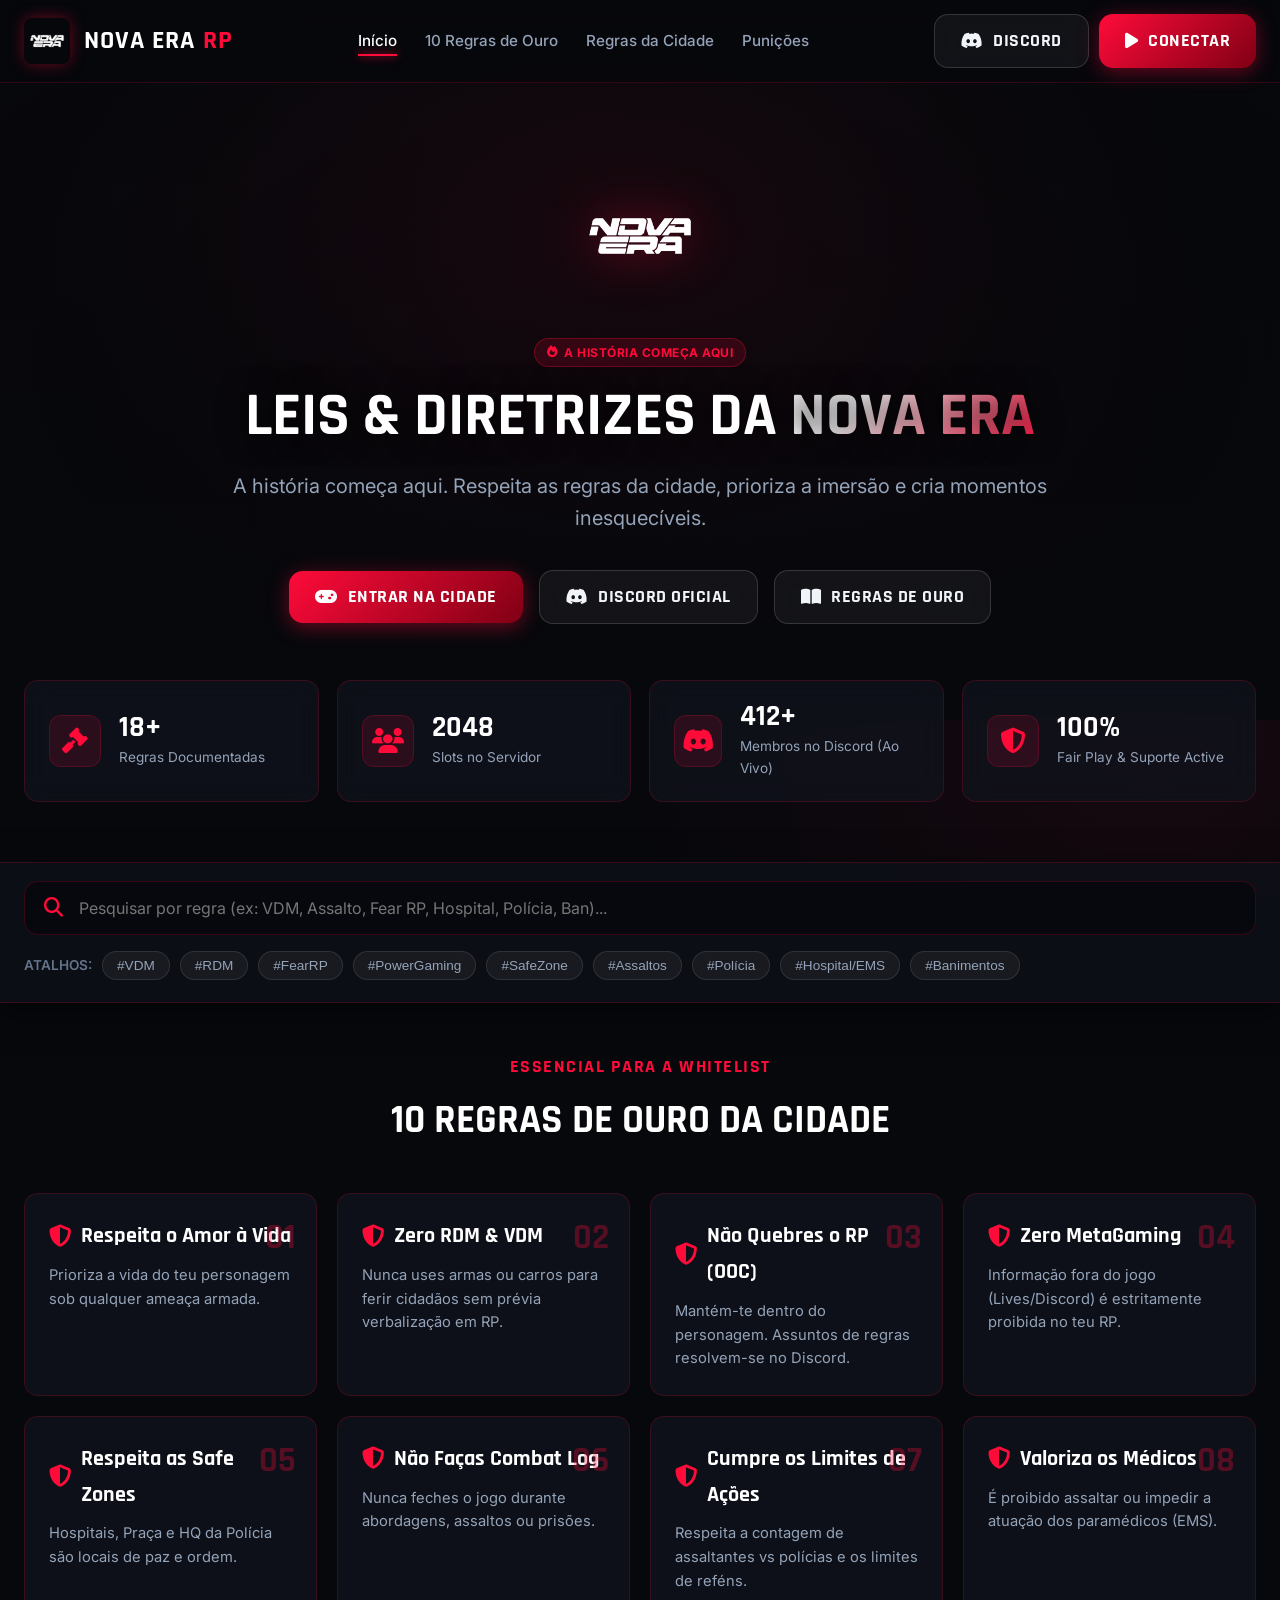
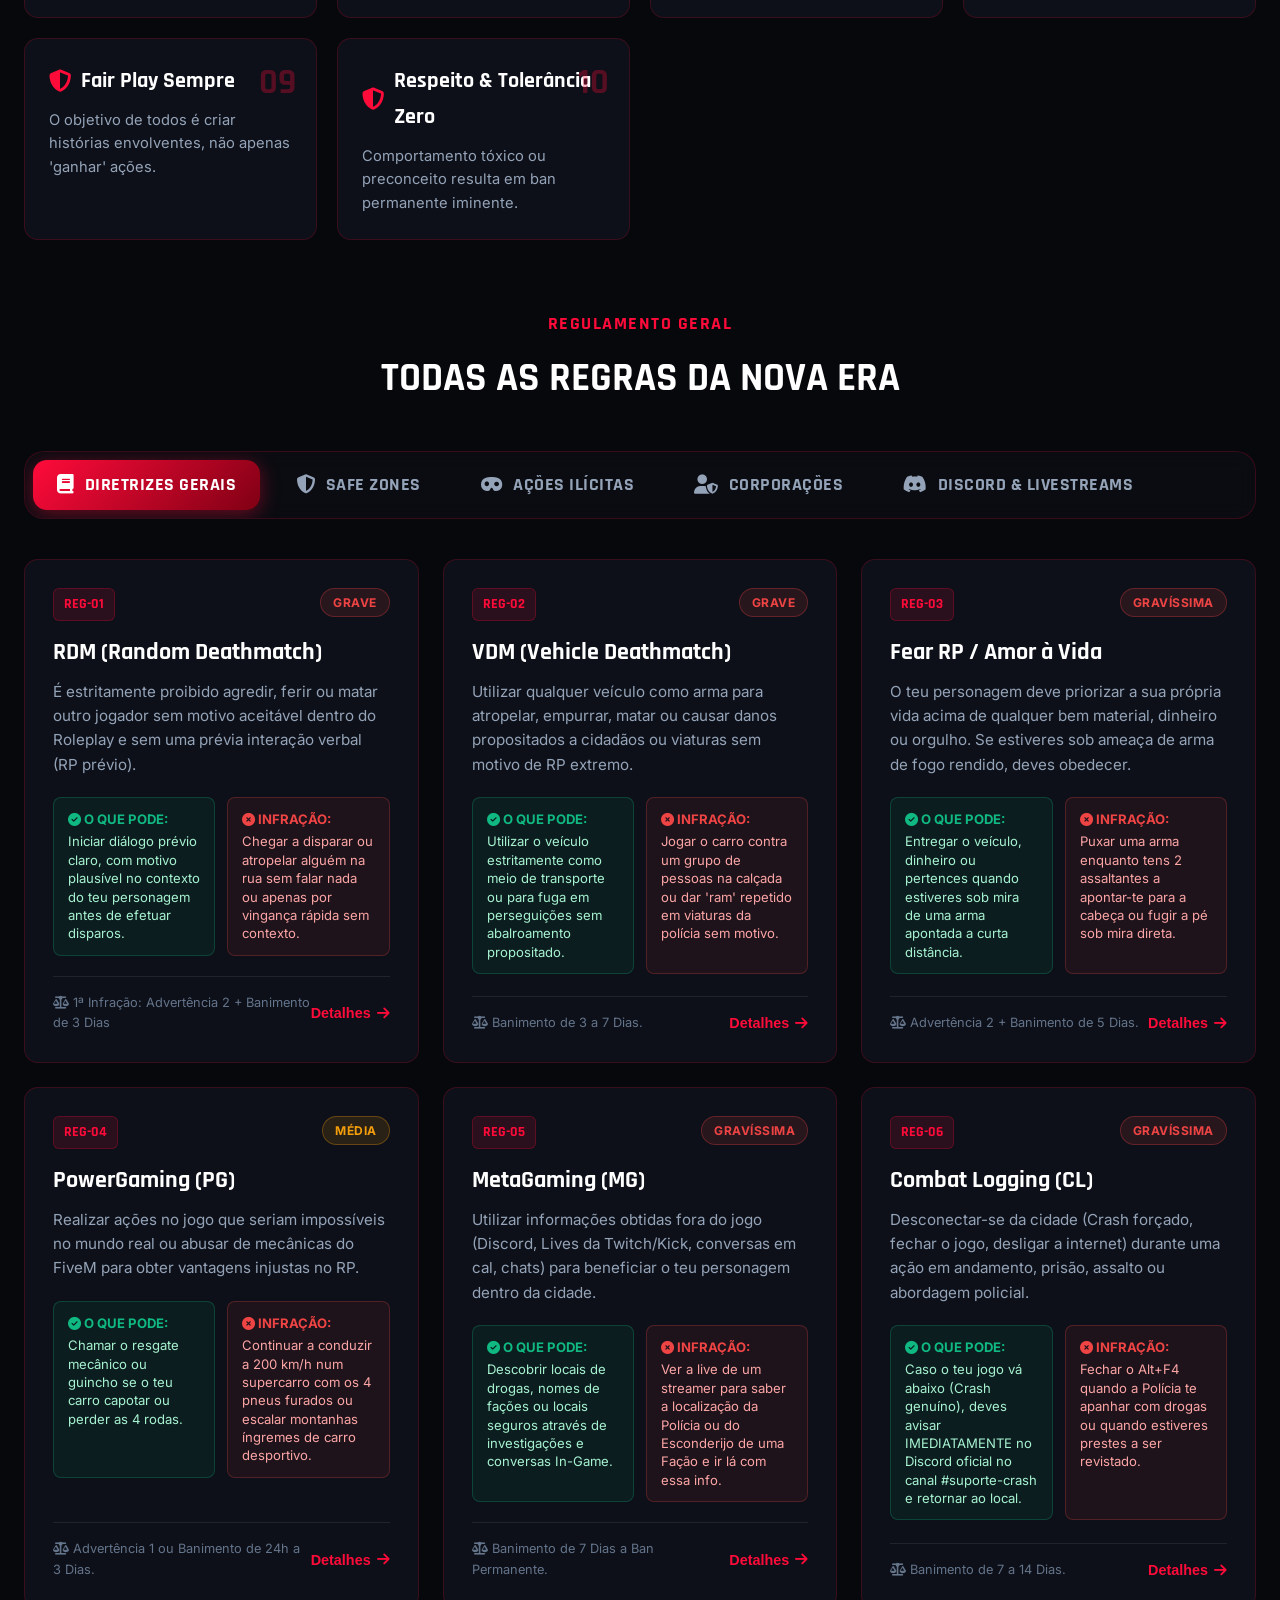
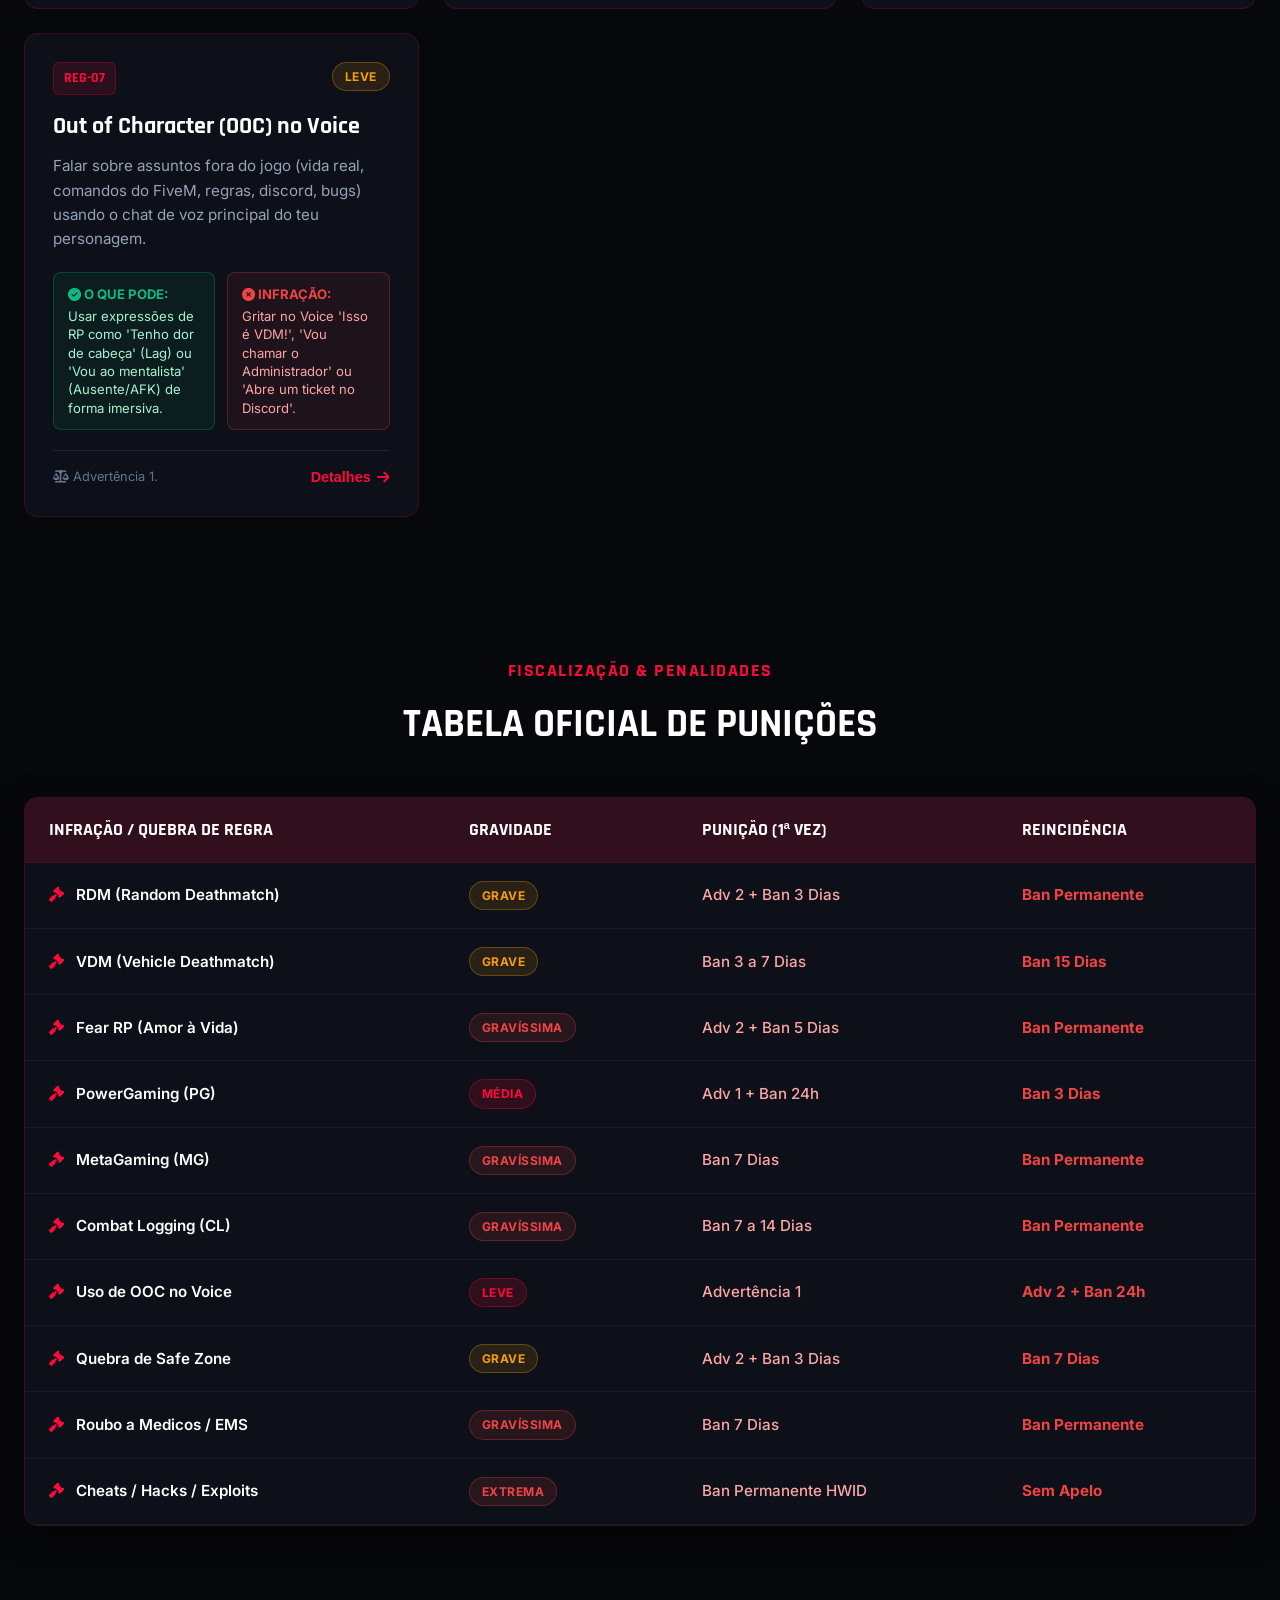
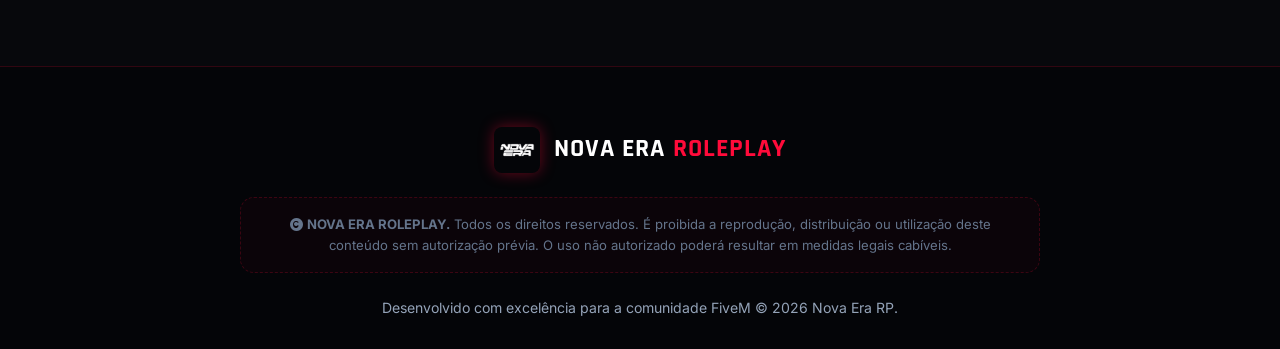
==== index.html @ a9b0d218 "Add files via upload" ====
<!DOCTYPE html>
<html lang="pt-PT">
<head>
  <meta charset="UTF-8">
  <meta name="viewport" content="width=device-width, initial-scale=1.0">
  <title>Regras da Cidade — Nova Era Roleplay | FiveM Official</title>
  <meta name="description" content="Guia oficial de regras e diretrizes do servidor FiveM Nova Era Roleplay. Consulta RDM, VDM, Fear RP, Safe Zones, regras de assaltos e tabela de punições.">
  <meta name="keywords" content="FiveM, Nova Era RP, Regras FiveM, Roleplay Portugal, Roleplay Brasil, Cidade Alta, Alemanha RP, Malta RP, VDM, RDM, Fear RP">
  <meta name="theme-color" content="#FF0B3A">

  <!-- Open Graph / Discord & Social Media Embed Preview -->
  <meta property="og:type" content="website">
  <meta property="og:title" content="Nova Era Roleplay — Regras da Cidade">
  <meta property="og:description" content="A história começa aqui. Consulta as regras oficiais da cidade, safe zones, punições e conecta-te ao servidor FiveM.">
  <meta property="og:image" content="https://golden-faloodeh-9cd76c.netlify.app/assets/hero-banner.png">
  <meta property="og:url" content="https://golden-faloodeh-9cd76c.netlify.app">
  <meta name="twitter:card" content="summary_large_image">

  <!-- Favicon / Logo -->
  <link rel="icon" type="image/png" href="[data-uri]">

  <!-- Font Awesome Icons -->
  <link rel="stylesheet" href="https://cdnjs.cloudflare.com/ajax/libs/font-awesome/6.4.0/css/all.min.css">

  <!-- Custom Stylesheet -->
  <link rel="stylesheet" href="styles.css">
</head>
<body>

  <!-- HEADER & NAVIGATION -->
  <header class="navbar">
    <div class="container navbar-inner">
      <a href="#" class="brand">
        <img src="[data-uri]" alt="Nova Era RP Logo" class="brand-logo">
        <div class="brand-title">NOVA ERA <span>RP</span></div>
      </a>


      <ul class="nav-menu">
        <li><a href="#hero" class="nav-link active">Início</a></li>
        <li><a href="#golden-rules" class="nav-link">10 Regras de Ouro</a></li>
        <li><a href="#rules-section" class="nav-link">Regras da Cidade</a></li>
        <li><a href="#punishments-section" class="nav-link">Punições</a></li>
      </ul>

      <div style="display: flex; gap: 10px;">
        <a href="https://discord.gg/Yvf8HJG3Hs" target="_blank" rel="noopener" class="btn btn-secondary" title="Abrir Discord Oficial">
          <i class="fab fa-discord"></i> Discord
        </a>
        <a href="fivem://connect/novaeragg.axebots.com.br" class="btn btn-primary" title="Conectar diretamente ao FiveM">
          <i class="fas fa-play"></i> Conectar
        </a>
      </div>
    </div>
  </header>

  <!-- HERO SECTION -->
  <section class="hero" id="hero">
    <div class="hero-bg"></div>
    <div class="hero-overlay"></div>

    <div class="container hero-content">
      <img src="[data-uri]" alt="Nova Era RP Emblem" class="hero-logo-img">
      <div class="hero-tag">
        <span class="badge badge-primary"><i class="fas fa-fire"></i> A HISTÓRIA COMEÇA AQUI</span>
      </div>
      <h1 class="hero-title">LEIS & DIRETRIZES DA <span>NOVA ERA</span></h1>
      <p class="hero-subtitle">
        A história começa aqui. Respeita as regras da cidade, prioriza a imersão e cria momentos inesquecíveis.
      </p>

      <div class="hero-actions">
        <a href="fivem://connect/novaeragg.axebots.com.br" class="btn btn-primary">
          <i class="fas fa-gamepad"></i> ENTRAR NA CIDADE
        </a>
        <a href="https://discord.gg/Yvf8HJG3Hs" target="_blank" rel="noopener" class="btn btn-secondary">
          <i class="fab fa-discord"></i> DISCORD OFICIAL
        </a>
        <a href="#golden-rules" class="btn btn-secondary">
          <i class="fas fa-book-open"></i> REGRAS DE OURO
        </a>
      </div>
    </div>
  </section>

  <!-- QUICK STATS BAR -->
  <section class="stats-bar">
    <div class="container">
      <div class="stats-grid">
        <div class="stat-card">
          <div class="stat-icon"><i class="fas fa-gavel"></i></div>
          <div class="stat-info">
            <h3>18+</h3>
            <p>Regras Documentadas</p>
          </div>
        </div>

        <div class="stat-card">
          <div class="stat-icon"><i class="fas fa-users"></i></div>
          <div class="stat-info">
            <h3>2048</h3>
            <p>Slots no Servidor</p>
          </div>
        </div>

        <div class="stat-card">
          <div class="stat-icon"><i class="fab fa-discord"></i></div>
          <div class="stat-info">
            <h3 id="discord-member-count">--</h3>
            <p>Membros no Discord (Ao Vivo)</p>
          </div>
        </div>

        <div class="stat-card">
          <div class="stat-icon"><i class="fas fa-shield-alt"></i></div>
          <div class="stat-info">
            <h3>100%</h3>
            <p>Fair Play & Suporte Active</p>
          </div>
        </div>
      </div>
    </div>
  </section>

  <!-- STICKY SEARCH & FILTER TOOLBAR -->
  <div class="search-toolbar">
    <div class="container search-toolbar-inner">
      <div class="search-box-wrapper">
        <i class="fas fa-search search-icon"></i>
        <input type="text" id="search-input" class="search-input" placeholder="Pesquisar por regra (ex: VDM, Assalto, Fear RP, Hospital, Polícia, Ban)...">
        <button id="search-clear" class="search-clear"><i class="fas fa-times"></i></button>
      </div>

      <div class="tag-pills">
        <span style="font-size: 0.85rem; color: var(--text-dim); font-weight: 600; text-transform: uppercase;">Atalhos:</span>
        <button class="tag-pill" data-tag="VDM">#VDM</button>
        <button class="tag-pill" data-tag="RDM">#RDM</button>
        <button class="tag-pill" data-tag="Fear RP">#FearRP</button>
        <button class="tag-pill" data-tag="PowerGaming">#PowerGaming</button>
        <button class="tag-pill" data-tag="SafeZone">#SafeZone</button>
        <button class="tag-pill" data-tag="Assalto">#Assaltos</button>
        <button class="tag-pill" data-tag="Polícia">#Polícia</button>
        <button class="tag-pill" data-tag="Hospital">#Hospital/EMS</button>
        <button class="tag-pill" data-tag="Ban">#Banimentos</button>
      </div>
    </div>
  </div>

  <main class="container">

    <!-- 10 REGRAS DE OURO SECTION -->
    <section id="golden-rules" style="scroll-margin-top: 140px;">
      <div class="section-header">
        <div class="section-subtitle">Essencial para a Whitelist</div>
        <h2 class="section-title">10 REGRAS DE OURO DA CIDADE</h2>
      </div>

      <div class="golden-rules-grid" id="golden-rules-container">
        <!-- Rendered dynamically by script.js -->
      </div>
    </section>

    <!-- REGRAS CATEGORIZADAS SECTION -->
    <section id="rules-section" style="scroll-margin-top: 140px;">
      <div class="section-header">
        <div class="section-subtitle">Regulamento Geral</div>
        <h2 class="section-title">TODAS AS REGRAS DA NOVA ERA</h2>
      </div>

      <!-- Category Tabs -->
      <div class="tabs-wrapper">
        <div class="category-tabs">
          <button class="tab-btn active" data-category="gerais">
            <i class="fas fa-book"></i> Diretrizes Gerais
          </button>
          <button class="tab-btn" data-category="safezones">
            <i class="fas fa-shield-alt"></i> Safe Zones
          </button>
          <button class="tab-btn" data-category="ilicito">
            <i class="fas fa-mask"></i> Ações Ilícitas
          </button>
          <button class="tab-btn" data-category="corporacoes">
            <i class="fas fa-user-shield"></i> Corporações
          </button>
          <button class="tab-btn" data-category="discord">
            <i class="fab fa-discord"></i> Discord & Livestreams
          </button>
        </div>
      </div>

      <!-- Rules Cards Grid -->
      <div class="rules-container">
        <div class="rules-grid" id="rules-grid">
          <!-- Rendered dynamically by script.js -->
        </div>
      </div>
    </section>

    <!-- TABELA DE PUNIÇÕES SECTION -->
    <section id="punishments-section" class="punishments-section" style="scroll-margin-top: 140px;">
      <div class="section-header">
        <div class="section-subtitle">Fiscalização & Penalidades</div>
        <h2 class="section-title">TABELA OFICIAL DE PUNIÇÕES</h2>
      </div>

      <div class="table-wrapper">
        <table class="custom-table">
          <thead>
            <tr>
              <th>Infração / Quebra de Regra</th>
              <th>Gravidade</th>
              <th>Punição (1ª Vez)</th>
              <th>Reincidência</th>
            </tr>
          </thead>
          <tbody id="punishments-tbody">
            <!-- Rendered dynamically by script.js -->
          </tbody>
        </table>
      </div>
    </section>


  </main>

  <!-- MODAL FOR DETAILED RULE VIEW -->
  <div class="modal-overlay" id="modal-overlay">
    <div class="modal-card">
      <button class="modal-close" id="modal-close"><i class="fas fa-times"></i></button>
      <h3 style="font-family: var(--font-heading); font-size: 1.8rem; color: #FFF;" id="modal-title">Título da Regra</h3>
      <div class="modal-body" id="modal-body">
        <!-- Loaded dynamically -->
      </div>
    </div>
  </div>

  <!-- FOOTER -->
  <footer>
    <div class="container footer-inner">
      <a href="#" class="brand">
        <img src="[data-uri]" alt="Nova Era Logo" class="brand-logo">
        <div class="brand-title">NOVA ERA <span>ROLEPLAY</span></div>
      </a>

      <div class="footer-disclaimer">
        <i class="fas fa-copyright"></i> <strong>NOVA ERA ROLEPLAY.</strong> Todos os direitos reservados. É proibida a reprodução, distribuição ou utilização deste conteúdo sem autorização prévia. O uso não autorizado poderá resultar em medidas legais cabíveis.
      </div>

      <div class="footer-copy">
        Desenvolvido com excelência para a comunidade FiveM &copy; 2026 Nova Era RP.
      </div>
    </div>
  </footer>

  <!-- Scripts -->
  <script src="script.js"></script>
</body>
</html>
---- styles.css ----
@import url('https://fonts.googleapis.com/css2?family=Inter:wght@300;400;500;600;700;800&family=Rajdhani:wght@500;600;700&display=swap');

:root {
  --primary: #FF0B3A;
  --primary-hover: #E00030;
  --primary-glow: rgba(255, 11, 58, 0.4);
  --primary-glow-subtle: rgba(255, 11, 58, 0.15);
  --primary-dark: #800014;
  --bg-dark: #07080C;
  --bg-surface: #0E1017;
  --bg-card: rgba(16, 19, 28, 0.75);
  --bg-card-hover: rgba(24, 28, 42, 0.85);
  --border-color: rgba(255, 11, 58, 0.18);
  --border-hover: rgba(255, 11, 58, 0.45);
  --text-main: #F1F5F9;
  --text-muted: #94A3B8;
  --text-dim: #64748B;
  --success: #10B981;
  --success-bg: rgba(16, 185, 129, 0.12);
  --warning: #F59E0B;
  --warning-bg: rgba(245, 158, 11, 0.12);
  --danger: #EF4444;
  --danger-bg: rgba(239, 68, 68, 0.12);
  --radius-sm: 8px;
  --radius-md: 14px;
  --radius-lg: 20px;
  --font-heading: 'Rajdhani', sans-serif;
  --font-body: 'Inter', sans-serif;
  --transition: all 0.3s cubic-bezier(0.4, 0, 0.2, 1);
}

* {
  margin: 0;
  padding: 0;
  box-sizing: border-box;
  scroll-behavior: smooth;
}

body {
  background-color: var(--bg-dark);
  color: var(--text-main);
  font-family: var(--font-body);
  line-height: 1.6;
  overflow-x: hidden;
  background-image: 
    radial-gradient(circle at 10% 20%, rgba(255, 11, 58, 0.08) 0%, transparent 40%),
    radial-gradient(circle at 90% 80%, rgba(255, 11, 58, 0.06) 0%, transparent 40%);
  background-attachment: fixed;
}

/* Custom Scrollbar */
::-webkit-scrollbar {
  width: 8px;
}
::-webkit-scrollbar-track {
  background: var(--bg-dark);
}
::-webkit-scrollbar-thumb {
  background: var(--primary-dark);
  border-radius: 4px;
}
::-webkit-scrollbar-thumb:hover {
  background: var(--primary);
}

/* Utilities */
.container {
  max-width: 1320px;
  margin: 0 auto;
  padding: 0 24px;
}

.badge {
  display: inline-flex;
  align-items: center;
  gap: 6px;
  padding: 4px 12px;
  border-radius: 20px;
  font-size: 0.75rem;
  font-weight: 700;
  text-transform: uppercase;
  letter-spacing: 0.5px;
}

.badge-primary {
  background: rgba(255, 11, 58, 0.15);
  color: var(--primary);
  border: 1px solid rgba(255, 11, 58, 0.3);
}

.badge-success {
  background: var(--success-bg);
  color: var(--success);
  border: 1px solid rgba(16, 185, 129, 0.3);
}

.badge-warning {
  background: var(--warning-bg);
  color: var(--warning);
  border: 1px solid rgba(245, 158, 11, 0.3);
}

.badge-danger {
  background: var(--danger-bg);
  color: var(--danger);
  border: 1px solid rgba(239, 68, 68, 0.3);
}

.btn {
  display: inline-flex;
  align-items: center;
  justify-content: center;
  gap: 10px;
  padding: 12px 26px;
  border-radius: var(--radius-md);
  font-family: var(--font-heading);
  font-size: 1.1rem;
  font-weight: 700;
  text-transform: uppercase;
  letter-spacing: 0.5px;
  cursor: pointer;
  transition: var(--transition);
  border: none;
  text-decoration: none;
}

.btn-primary {
  background: linear-gradient(135deg, var(--primary) 0%, var(--primary-dark) 100%);
  color: #FFF;
  box-shadow: 0 4px 20px var(--primary-glow);
  position: relative;
  overflow: hidden;
}

.btn-primary::before {
  content: '';
  position: absolute;
  top: 0; left: -100%;
  width: 100%; height: 100%;
  background: linear-gradient(90deg, transparent, rgba(255, 255, 255, 0.25), transparent);
  transition: 0.5s;
}

.btn-primary:hover::before {
  left: 100%;
}

.btn-primary:hover {
  transform: translateY(-2px);
  box-shadow: 0 8px 30px rgba(255, 11, 58, 0.6);
}

.btn-secondary {
  background: rgba(255, 255, 255, 0.05);
  color: var(--text-main);
  border: 1px solid rgba(255, 255, 255, 0.15);
  backdrop-filter: blur(10px);
}

.btn-secondary:hover {
  background: rgba(255, 11, 58, 0.15);
  border-color: var(--primary);
  color: #FFF;
  transform: translateY(-2px);
}

/* Header & Navbar */
.navbar {
  position: fixed;
  top: 0;
  left: 0;
  width: 100%;
  z-index: 1000;
  background: rgba(7, 8, 12, 0.85);
  backdrop-filter: blur(16px);
  border-bottom: 1px solid var(--border-color);
  padding: 14px 0;
  transition: var(--transition);
}

.navbar-inner {
  display: flex;
  align-items: center;
  justify-content: space-between;
}

.brand {
  display: flex;
  align-items: center;
  gap: 14px;
  text-decoration: none;
}

.brand-logo {
  height: 46px;
  width: 46px;
  object-fit: contain;
  border-radius: 8px;
  box-shadow: 0 0 15px var(--primary-glow);
}

.brand-title {
  font-family: var(--font-heading);
  font-size: 1.6rem;
  font-weight: 700;
  color: #FFF;
  letter-spacing: 1px;
  display: flex;
  align-items: center;
  gap: 8px;
}

.brand-title span {
  color: var(--primary);
}

.status-pill {
  display: flex;
  align-items: center;
  gap: 8px;
  padding: 6px 14px;
  background: rgba(16, 185, 129, 0.1);
  border: 1px solid rgba(16, 185, 129, 0.3);
  border-radius: 20px;
  font-size: 0.85rem;
  font-weight: 600;
  color: var(--success);
}

.status-dot {
  width: 8px;
  height: 8px;
  background-color: var(--success);
  border-radius: 50%;
  box-shadow: 0 0 10px var(--success);
  animation: pulse 2s infinite;
}

@keyframes pulse {
  0% { opacity: 1; transform: scale(1); }
  50% { opacity: 0.4; transform: scale(1.2); }
  100% { opacity: 1; transform: scale(1); }
}

.nav-menu {
  display: flex;
  align-items: center;
  gap: 28px;
  list-style: none;
}

.nav-link {
  color: var(--text-muted);
  text-decoration: none;
  font-weight: 500;
  font-size: 0.95rem;
  transition: var(--transition);
  position: relative;
}

.nav-link:hover, .nav-link.active {
  color: #FFF;
}

.nav-link.active::after {
  content: '';
  position: absolute;
  bottom: -6px;
  left: 0;
  width: 100%;
  height: 2px;
  background: var(--primary);
  box-shadow: 0 0 8px var(--primary);
}

/* Hero Section */
.hero {
  position: relative;
  padding: 160px 0 90px;
  min-height: 80vh;
  display: flex;
  align-items: center;
  overflow: hidden;
}

.hero-bg {
  position: absolute;
  top: 0;
  left: 0;
  width: 100%;
  height: 100%;
  background: url('assets/hero-banner.png') no-repeat center top / cover, radial-gradient(circle at 50% 30%, rgba(255, 11, 58, 0.3) 0%, #07080C 75%);
  opacity: 0.45;
  filter: contrast(1.1) saturate(1.2);
  z-index: 1;
}

.hero-overlay {
  position: absolute;
  top: 0;
  left: 0;
  width: 100%;
  height: 100%;
  background: linear-gradient(180deg, rgba(7, 8, 12, 0.4) 0%, rgba(7, 8, 12, 0.9) 80%, var(--bg-dark) 100%),
              radial-gradient(ellipse at center, transparent 20%, var(--bg-dark) 90%);
  z-index: 2;
}

.hero-content {
  position: relative;
  z-index: 3;
  text-align: center;
  max-width: 900px;
  margin: 0 auto;
}

.hero-logo-img {
  width: 140px;
  height: 140px;
  object-fit: contain;
  margin-bottom: 24px;
  filter: drop-shadow(0 0 25px var(--primary-glow));
  animation: float 4s ease-in-out infinite;
}

@keyframes float {
  0%, 100% { transform: translateY(0); }
  50% { transform: translateY(-10px); }
}

.hero-tag {
  margin-bottom: 16px;
}

.hero-title {
  font-family: var(--font-heading);
  font-size: 3.8rem;
  font-weight: 800;
  text-transform: uppercase;
  line-height: 1.1;
  color: #FFF;
  margin-bottom: 20px;
  text-shadow: 0 0 30px rgba(0,0,0,0.8);
}

.hero-title span {
  background: linear-gradient(135deg, #FFF 30%, var(--primary) 100%);
  -webkit-background-clip: text;
  -webkit-text-fill-color: transparent;
}

.hero-subtitle {
  font-size: 1.25rem;
  color: var(--text-muted);
  margin-bottom: 36px;
  font-weight: 400;
}

.hero-actions {
  display: flex;
  align-items: center;
  justify-content: center;
  gap: 16px;
  flex-wrap: wrap;
}

/* Quick Stats Section */
.stats-bar {
  position: relative;
  z-index: 4;
  margin-top: -40px;
  margin-bottom: 60px;
}

.stats-grid {
  display: grid;
  grid-template-columns: repeat(auto-fit, minmax(220px, 1fr));
  gap: 18px;
}

.stat-card {
  background: var(--bg-card);
  border: 1px solid var(--border-color);
  backdrop-filter: blur(12px);
  border-radius: var(--radius-md);
  padding: 22px 24px;
  display: flex;
  align-items: center;
  gap: 18px;
  transition: var(--transition);
}

.stat-card:hover {
  border-color: var(--border-hover);
  transform: translateY(-4px);
  box-shadow: 0 10px 30px rgba(0, 0, 0, 0.4);
}

.stat-icon {
  width: 52px;
  height: 52px;
  border-radius: 12px;
  background: rgba(255, 11, 58, 0.12);
  color: var(--primary);
  display: flex;
  align-items: center;
  justify-content: center;
  font-size: 1.6rem;
  border: 1px solid rgba(255, 11, 58, 0.2);
}

.stat-info h3 {
  font-family: var(--font-heading);
  font-size: 1.8rem;
  font-weight: 700;
  color: #FFF;
  line-height: 1;
}

.stat-info p {
  font-size: 0.85rem;
  color: var(--text-muted);
  margin-top: 4px;
}

/* Sticky Search & Filter Toolbar */
.search-toolbar {
  position: sticky;
  top: 76px;
  z-index: 900;
  background: rgba(14, 16, 23, 0.92);
  backdrop-filter: blur(16px);
  border-top: 1px solid var(--border-color);
  border-bottom: 1px solid var(--border-color);
  padding: 18px 0;
  margin-bottom: 50px;
  box-shadow: 0 10px 30px rgba(0, 0, 0, 0.5);
}

.search-toolbar-inner {
  display: flex;
  flex-direction: column;
  gap: 16px;
}

.search-box-wrapper {
  position: relative;
  width: 100%;
}

.search-icon {
  position: absolute;
  left: 20px;
  top: 50%;
  transform: translateY(-50%);
  color: var(--primary);
  font-size: 1.2rem;
}

.search-input {
  width: 100%;
  padding: 16px 50px 16px 54px;
  background: rgba(7, 8, 12, 0.8);
  border: 1.5px solid var(--border-color);
  border-radius: var(--radius-md);
  color: #FFF;
  font-size: 1rem;
  font-family: var(--font-body);
  transition: var(--transition);
}

.search-input:focus {
  outline: none;
  border-color: var(--primary);
  box-shadow: 0 0 20px var(--primary-glow);
  background: rgba(12, 14, 20, 0.95);
}

.search-clear {
  position: absolute;
  right: 18px;
  top: 50%;
  transform: translateY(-50%);
  background: none;
  border: none;
  color: var(--text-muted);
  cursor: pointer;
  font-size: 1.1rem;
  display: none;
  transition: var(--transition);
}

.search-clear:hover {
  color: var(--primary);
}

.tag-pills {
  display: flex;
  align-items: center;
  gap: 10px;
  overflow-x: auto;
  padding-bottom: 4px;
  scrollbar-width: none;
}

.tag-pills::-webkit-scrollbar {
  display: none;
}

.tag-pill {
  padding: 6px 14px;
  background: rgba(255, 255, 255, 0.05);
  border: 1px solid rgba(255, 255, 255, 0.1);
  border-radius: 20px;
  color: var(--text-muted);
  font-size: 0.85rem;
  font-weight: 500;
  cursor: pointer;
  white-space: nowrap;
  transition: var(--transition);
}

.tag-pill:hover, .tag-pill.active {
  background: rgba(255, 11, 58, 0.18);
  border-color: var(--primary);
  color: #FFF;
}

/* 10 Regras de Ouro Grid */
.section-header {
  text-align: center;
  max-width: 700px;
  margin: 0 auto 40px;
}

.section-subtitle {
  color: var(--primary);
  font-family: var(--font-heading);
  font-size: 1.1rem;
  font-weight: 700;
  text-transform: uppercase;
  letter-spacing: 1.5px;
  margin-bottom: 8px;
}

.section-title {
  font-family: var(--font-heading);
  font-size: 2.5rem;
  font-weight: 800;
  color: #FFF;
  text-transform: uppercase;
}

.golden-rules-grid {
  display: grid;
  grid-template-columns: repeat(auto-fit, minmax(280px, 1fr));
  gap: 20px;
  margin-bottom: 70px;
}

.golden-card {
  background: var(--bg-card);
  border: 1px solid var(--border-color);
  border-radius: var(--radius-md);
  padding: 24px;
  position: relative;
  transition: var(--transition);
  overflow: hidden;
}

.golden-card::before {
  content: '';
  position: absolute;
  top: 0; left: 0;
  width: 4px; height: 100%;
  background: var(--primary);
  opacity: 0;
  transition: var(--transition);
}

.golden-card:hover {
  transform: translateY(-50% scale(1.02));
  transform: translateY(-5px);
  border-color: var(--border-hover);
  box-shadow: 0 10px 30px rgba(0, 0, 0, 0.5);
}

.golden-card:hover::before {
  opacity: 1;
}

.golden-num {
  font-family: var(--font-heading);
  font-size: 2.2rem;
  font-weight: 800;
  color: rgba(255, 11, 58, 0.3);
  position: absolute;
  top: 16px;
  right: 20px;
}

.golden-card h3 {
  font-family: var(--font-heading);
  font-size: 1.4rem;
  font-weight: 700;
  color: #FFF;
  margin-bottom: 10px;
  display: flex;
  align-items: center;
  gap: 10px;
}

.golden-card p {
  font-size: 0.92rem;
  color: var(--text-muted);
}

/* Category Navigation Tabs */
.tabs-wrapper {
  margin-bottom: 40px;
}

.category-tabs {
  display: flex;
  align-items: center;
  gap: 12px;
  overflow-x: auto;
  padding: 8px;
  background: rgba(14, 16, 23, 0.6);
  border: 1px solid var(--border-color);
  border-radius: var(--radius-lg);
  backdrop-filter: blur(10px);
}

.tab-btn {
  padding: 14px 24px;
  background: transparent;
  border: none;
  border-radius: var(--radius-md);
  color: var(--text-muted);
  font-family: var(--font-heading);
  font-size: 1.1rem;
  font-weight: 700;
  text-transform: uppercase;
  letter-spacing: 0.5px;
  cursor: pointer;
  white-space: nowrap;
  transition: var(--transition);
  display: flex;
  align-items: center;
  gap: 10px;
}

.tab-btn i {
  font-size: 1.2rem;
}

.tab-btn:hover {
  color: #FFF;
  background: rgba(255, 255, 255, 0.05);
}

.tab-btn.active {
  background: linear-gradient(135deg, var(--primary) 0%, var(--primary-dark) 100%);
  color: #FFF;
  box-shadow: 0 4px 20px var(--primary-glow);
}

/* Main Rules Grid */
.rules-container {
  min-height: 400px;
}

.rules-grid {
  display: grid;
  grid-template-columns: repeat(auto-fit, minmax(380px, 1fr));
  gap: 24px;
  margin-bottom: 80px;
}

.rule-card {
  background: var(--bg-card);
  border: 1px solid var(--border-color);
  border-radius: var(--radius-md);
  padding: 28px;
  transition: var(--transition);
  display: flex;
  flex-direction: column;
  justify-content: space-between;
  position: relative;
  overflow: hidden;
}

.rule-card:hover {
  border-color: var(--border-hover);
  background: var(--bg-card-hover);
  box-shadow: 0 12px 35px rgba(0, 0, 0, 0.6), 0 0 15px var(--primary-glow-subtle);
  transform: translateY(-4px);
}

.rule-header {
  display: flex;
  align-items: flex-start;
  justify-content: space-between;
  gap: 12px;
  margin-bottom: 16px;
}

.rule-code {
  font-family: var(--font-heading);
  font-size: 0.9rem;
  font-weight: 700;
  color: var(--primary);
  background: rgba(255, 11, 58, 0.12);
  padding: 4px 10px;
  border-radius: 6px;
  border: 1px solid rgba(255, 11, 58, 0.25);
}

.rule-title {
  font-family: var(--font-heading);
  font-size: 1.5rem;
  font-weight: 700;
  color: #FFF;
  margin-bottom: 12px;
  line-height: 1.3;
}

.rule-desc {
  color: var(--text-muted);
  font-size: 0.95rem;
  margin-bottom: 20px;
  flex-grow: 1;
}

.rule-boxes {
  display: grid;
  grid-template-columns: 1fr 1fr;
  gap: 12px;
  margin-bottom: 20px;
}

.rule-box {
  padding: 12px 14px;
  border-radius: var(--radius-sm);
  font-size: 0.82rem;
  line-height: 1.4;
}

.rule-box-allow {
  background: rgba(16, 185, 129, 0.08);
  border: 1px solid rgba(16, 185, 129, 0.25);
  color: #A7F3D0;
}

.rule-box-allow strong {
  color: var(--success);
  display: block;
  margin-bottom: 4px;
  text-transform: uppercase;
}

.rule-box-deny {
  background: rgba(239, 68, 68, 0.08);
  border: 1px solid rgba(239, 68, 68, 0.25);
  color: #FCA5A5;
}

.rule-box-deny strong {
  color: var(--danger);
  display: block;
  margin-bottom: 4px;
  text-transform: uppercase;
}

.rule-footer {
  display: flex;
  align-items: center;
  justify-content: space-between;
  padding-top: 16px;
  border-top: 1px solid rgba(255, 255, 255, 0.08);
}

.rule-more-btn {
  background: none;
  border: none;
  color: var(--primary);
  font-weight: 600;
  font-size: 0.9rem;
  cursor: pointer;
  display: flex;
  align-items: center;
  gap: 6px;
  transition: var(--transition);
}

.rule-more-btn:hover {
  gap: 10px;
  color: #FFF;
}

/* Penalty Table Section */
.punishments-section {
  padding: 60px 0;
  margin-bottom: 80px;
}

.table-wrapper {
  background: var(--bg-card);
  border: 1px solid var(--border-color);
  border-radius: var(--radius-md);
  overflow: hidden;
  box-shadow: 0 10px 30px rgba(0, 0, 0, 0.5);
}

.custom-table {
  width: 100%;
  border-collapse: collapse;
  text-align: left;
}

.custom-table th {
  background: rgba(255, 11, 58, 0.15);
  color: #FFF;
  font-family: var(--font-heading);
  font-size: 1.1rem;
  font-weight: 700;
  text-transform: uppercase;
  padding: 18px 24px;
  border-bottom: 1px solid var(--border-color);
}

.custom-table td {
  padding: 18px 24px;
  border-bottom: 1px solid rgba(255, 255, 255, 0.05);
  font-size: 0.95rem;
  color: var(--text-muted);
}

.custom-table tr:hover td {
  background: rgba(255, 11, 58, 0.05);
  color: #FFF;
}

/* Whitelist Reading Agreement Banner */
.agreement-card {
  background: linear-gradient(135deg, rgba(255, 11, 58, 0.15) 0%, rgba(14, 16, 23, 0.9) 100%);
  border: 1.5px solid var(--primary);
  border-radius: var(--radius-lg);
  padding: 40px;
  text-align: center;
  margin-bottom: 80px;
  box-shadow: 0 15px 40px rgba(255, 11, 58, 0.2);
  position: relative;
  overflow: hidden;
}

.agreement-card h2 {
  font-family: var(--font-heading);
  font-size: 2.2rem;
  color: #FFF;
  text-transform: uppercase;
  margin-bottom: 12px;
}

.agreement-card p {
  color: var(--text-muted);
  max-width: 650px;
  margin: 0 auto 28px;
  font-size: 1.05rem;
}

.agreement-inputs {
  display: flex;
  justify-content: center;
  gap: 16px;
  max-width: 600px;
  margin: 0 auto 24px;
  flex-wrap: wrap;
}

.agreement-input {
  flex: 1;
  min-width: 220px;
  padding: 14px 18px;
  background: rgba(7, 8, 12, 0.8);
  border: 1px solid var(--border-color);
  border-radius: var(--radius-sm);
  color: #FFF;
  font-family: var(--font-body);
}

.agreement-input:focus {
  outline: none;
  border-color: var(--primary);
}

/* Modal Popup */
.modal-overlay {
  position: fixed;
  top: 0; left: 0;
  width: 100%; height: 100%;
  background: rgba(4, 5, 8, 0.85);
  backdrop-filter: blur(12px);
  z-index: 2000;
  display: flex;
  align-items: center;
  justify-content: center;
  padding: 24px;
  opacity: 0;
  visibility: hidden;
  transition: var(--transition);
}

.modal-overlay.active {
  opacity: 1;
  visibility: visible;
}

.modal-card {
  background: var(--bg-surface);
  border: 1.5px solid var(--primary);
  border-radius: var(--radius-lg);
  max-width: 680px;
  width: 100%;
  max-height: 85vh;
  overflow-y: auto;
  padding: 36px;
  position: relative;
  box-shadow: 0 20px 60px rgba(0, 0, 0, 0.9), 0 0 30px var(--primary-glow);
  transform: scale(0.9);
  transition: var(--transition);
}

.modal-overlay.active .modal-card {
  transform: scale(1);
}

.modal-close {
  position: absolute;
  top: 20px; right: 20px;
  background: rgba(255, 255, 255, 0.1);
  border: none;
  color: var(--text-muted);
  width: 38px; height: 38px;
  border-radius: 50%;
  display: flex;
  align-items: center;
  justify-content: center;
  cursor: pointer;
  transition: var(--transition);
}

.modal-close:hover {
  background: var(--primary);
  color: #FFF;
}

.modal-body {
  margin-top: 16px;
}

.modal-body h4 {
  font-family: var(--font-heading);
  font-size: 1.2rem;
  color: var(--primary);
  margin: 20px 0 8px;
  text-transform: uppercase;
}

/* Toast Notifications */
.toast-container {
  position: fixed;
  bottom: 30px;
  right: 30px;
  z-index: 3000;
  display: flex;
  flex-direction: column;
  gap: 10px;
}

.toast {
  background: var(--bg-surface);
  border-left: 4px solid var(--primary);
  border-radius: var(--radius-sm);
  padding: 14px 22px;
  color: #FFF;
  font-weight: 500;
  box-shadow: 0 10px 25px rgba(0,0,0,0.5);
  display: flex;
  align-items: center;
  gap: 12px;
  animation: slideIn 0.3s ease;
}

@keyframes slideIn {
  from { transform: translateX(100%); opacity: 0; }
  to { transform: translateX(0); opacity: 1; }
}

/* Footer */
footer {
  background: #040508;
  border-top: 1px solid var(--border-color);
  padding: 60px 0 30px;
  margin-top: 60px;
}

.footer-inner {
  display: flex;
  flex-direction: column;
  align-items: center;
  text-align: center;
  gap: 24px;
}

.footer-disclaimer {
  max-width: 800px;
  font-size: 0.82rem;
  color: var(--text-dim);
  border: 1px dashed rgba(255, 11, 58, 0.2);
  padding: 16px 24px;
  border-radius: var(--radius-md);
  background: rgba(255, 11, 58, 0.03);
}

.footer-copy {
  font-size: 0.88rem;
  color: var(--text-muted);
}

/* Mobile Responsive */
@media (max-width: 992px) {
  .hero-title { font-size: 2.8rem; }
  .rules-grid { grid-template-columns: 1fr; }
  .nav-menu { display: none; }
  .golden-rules-grid { grid-template-columns: 1fr; }
}

@media (max-width: 600px) {
  .hero-title { font-size: 2.2rem; }
  .hero-actions { flex-direction: column; width: 100%; }
  .btn { width: 100%; }
  .rule-boxes { grid-template-columns: 1fr; }
}
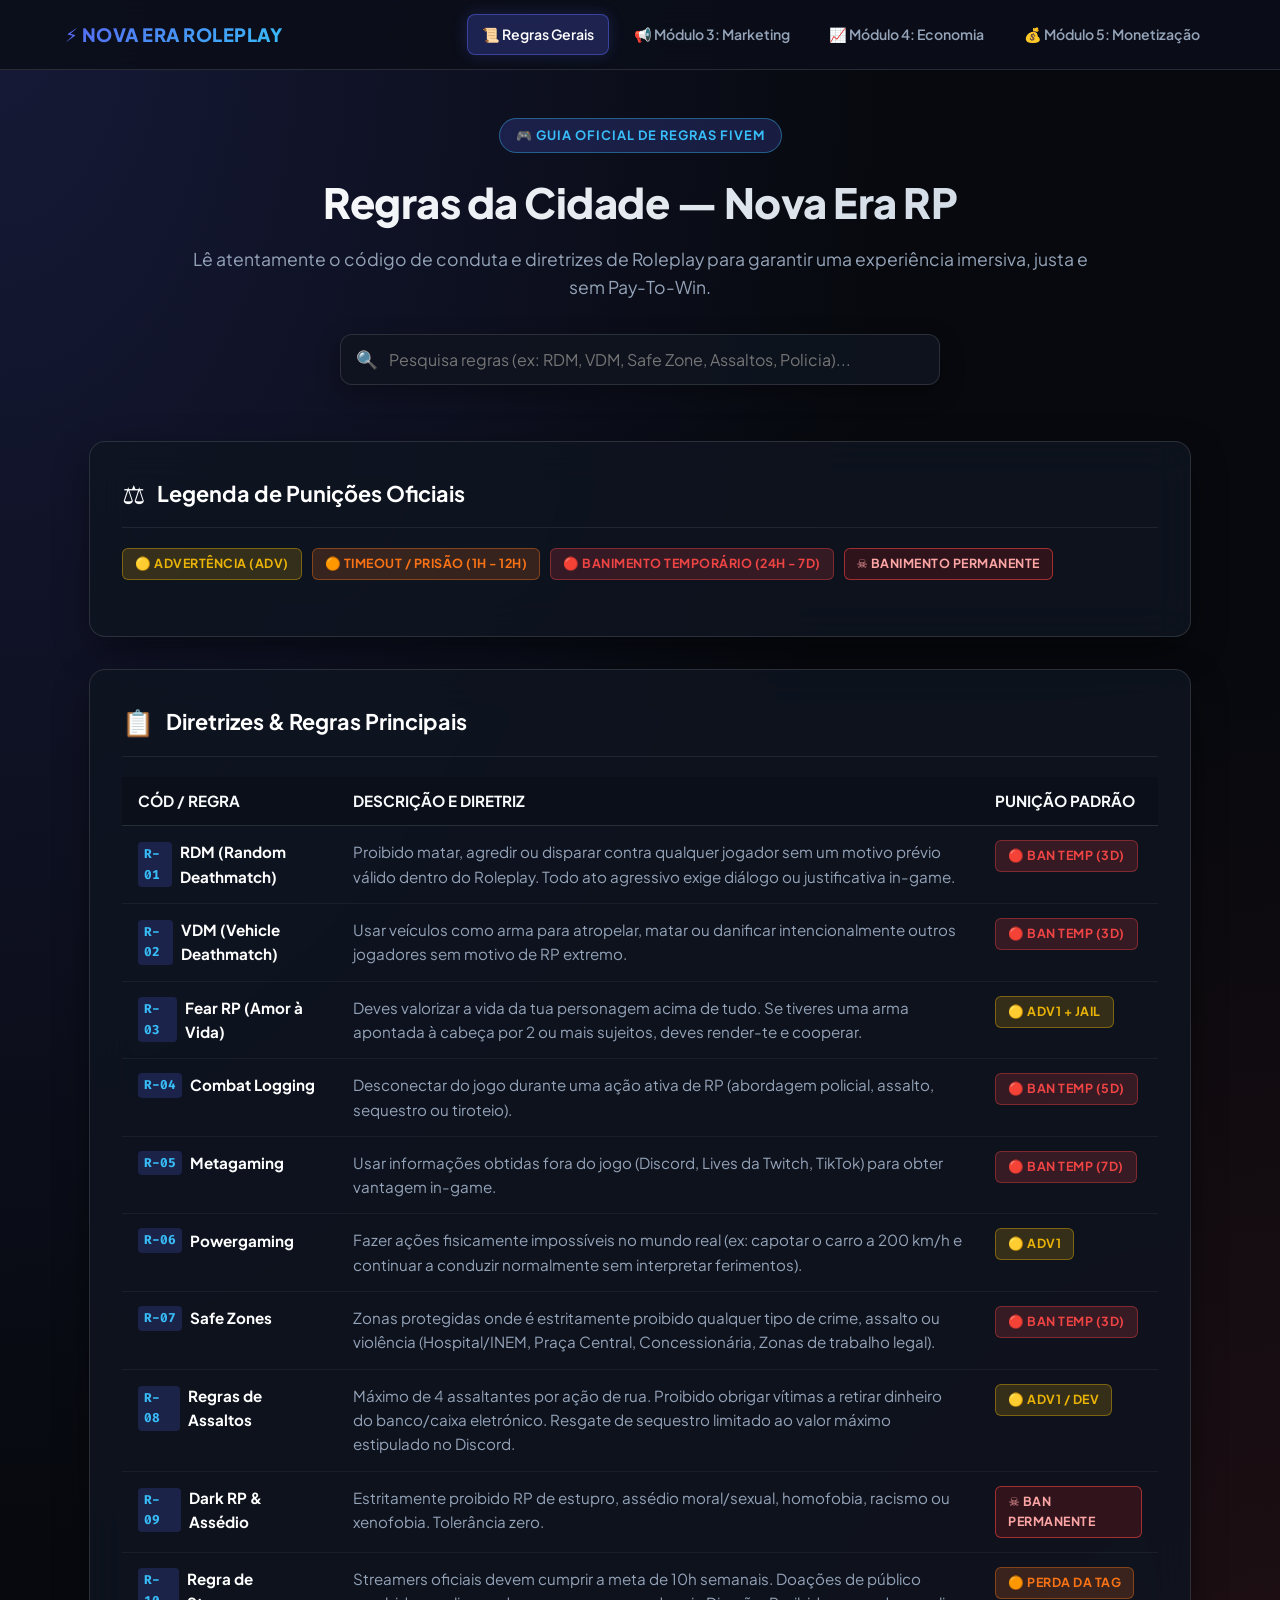
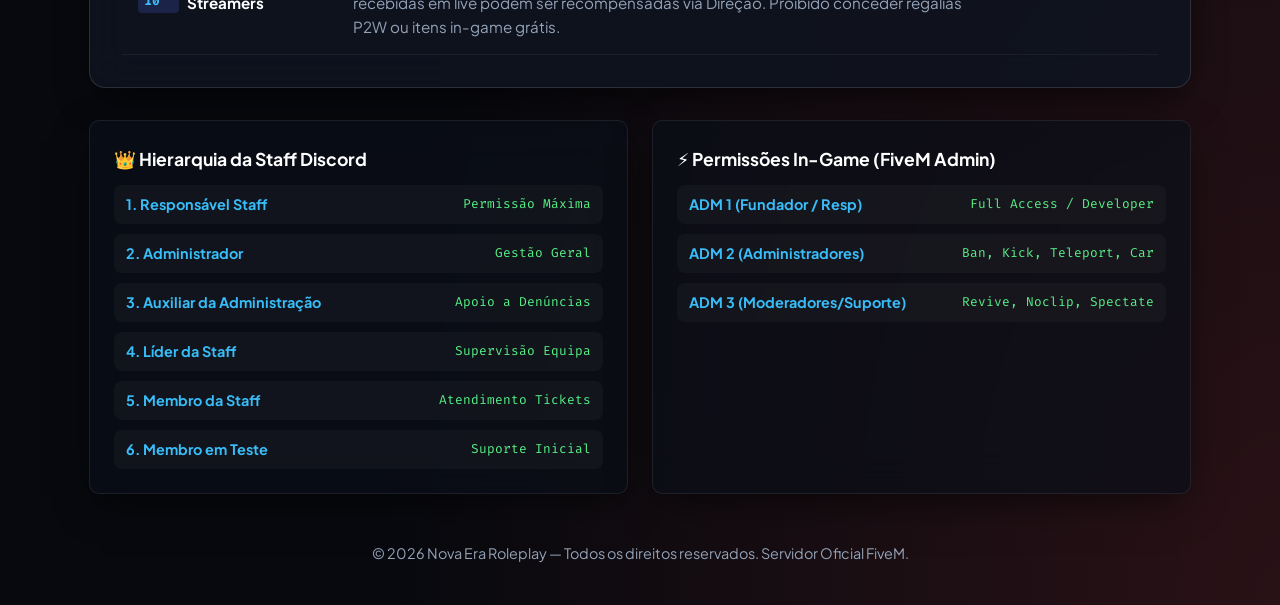
==== commit ef33acf4: "Update index.html" ====
--- a/index.html
+++ b/index.html
@@ -3,256 +3,615 @@
 <head>
   <meta charset="UTF-8">
   <meta name="viewport" content="width=device-width, initial-scale=1.0">
-  <title>Regras da Cidade — Nova Era Roleplay | FiveM Official</title>
-  <meta name="description" content="Guia oficial de regras e diretrizes do servidor FiveM Nova Era Roleplay. Consulta RDM, VDM, Fear RP, Safe Zones, regras de assaltos e tabela de punições.">
-  <meta name="keywords" content="FiveM, Nova Era RP, Regras FiveM, Roleplay Portugal, Roleplay Brasil, Cidade Alta, Alemanha RP, Malta RP, VDM, RDM, Fear RP">
-  <meta name="theme-color" content="#FF0B3A">
-
-  <!-- Open Graph / Discord & Social Media Embed Preview -->
-  <meta property="og:type" content="website">
-  <meta property="og:title" content="Nova Era Roleplay — Regras da Cidade">
-  <meta property="og:description" content="A história começa aqui. Consulta as regras oficiais da cidade, safe zones, punições e conecta-te ao servidor FiveM.">
-  <meta property="og:image" content="https://golden-faloodeh-9cd76c.netlify.app/assets/hero-banner.png">
-  <meta property="og:url" content="https://golden-faloodeh-9cd76c.netlify.app">
-  <meta name="twitter:card" content="summary_large_image">
-
-  <!-- Favicon / Logo -->
-  <link rel="icon" type="image/png" href="[data-uri]">
-
-  <!-- Font Awesome Icons -->
-  <link rel="stylesheet" href="https://cdnjs.cloudflare.com/ajax/libs/font-awesome/6.4.0/css/all.min.css">
-
-  <!-- Custom Stylesheet -->
-  <link rel="stylesheet" href="styles.css">
+  <meta name="description" content="Guia Oficial de Regras e Diretrizes do Servidor FiveM Nova Era Roleplay. Consulta RDM, VDM, Fear RP, Safe Zones, Assaltos e Tabela de Punições.">
+  <title>Nova Era RP | Regras Oficiais da Cidade</title>
+  <link rel="preconnect" href="https://fonts.googleapis.com">
+  <link rel="preconnect" href="https://fonts.gstatic.com" crossorigin>
+  <link href="https://fonts.googleapis.com/css2?family=Plus+Jakarta+Sans:wght@400;500;600;700;800&family=Fira+Code:wght@400;500;600&display=swap" rel="stylesheet">
+  <style>
+    :root {
+      --bg-dark: #07090e;
+      --bg-card: rgba(15, 20, 32, 0.85);
+      --bg-card-border: rgba(255, 255, 255, 0.12);
+      --text-main: #f8fafc;
+      --text-muted: #94a3b8;
+      --discord-purple: #5865F2;
+      --accent-gold: #faa61a;
+      --accent-red: #ed4245;
+      --accent-green: #57f287;
+      --accent-blue: #38bdf8;
+      --badge-adv: #eab308;
+      --badge-timeout: #f97316;
+      --badge-ban: #ef4444;
+      --badge-perm: #991b1b;
+      --code-bg: #020617;
+      --font-sans: 'Plus Jakarta Sans', system-ui, -apple-system, sans-serif;
+      --font-code: 'Fira Code', monospace;
+      --radius-lg: 16px;
+      --radius-md: 10px;
+      --shadow: 0 12px 40px -10px rgba(0, 0, 0, 0.7);
+    }
+
+    * {
+      box-sizing: border-box;
+      margin: 0;
+      padding: 0;
+    }
+
+    body {
+      background-color: var(--bg-dark);
+      background-image: 
+        radial-gradient(at 0% 0%, rgba(88, 101, 242, 0.18) 0px, transparent 50%),
+        radial-gradient(at 100% 100%, rgba(237, 66, 69, 0.15) 0px, transparent 50%);
+      color: var(--text-main);
+      font-family: var(--font-sans);
+      line-height: 1.6;
+      min-height: 100vh;
+    }
+
+    /* Menu de Navegação */
+    .nav-menu {
+      background: rgba(11, 15, 25, 0.92);
+      backdrop-filter: blur(16px);
+      border-bottom: 1px solid var(--bg-card-border);
+      position: sticky;
+      top: 0;
+      z-index: 100;
+      padding: 0.9rem 1.5rem;
+    }
+
+    .nav-container {
+      max-width: 1150px;
+      margin: 0 auto;
+      display: flex;
+      justify-content: space-between;
+      align-items: center;
+    }
+
+    .nav-logo {
+      font-weight: 800;
+      font-size: 1.15rem;
+      letter-spacing: 0.5px;
+      background: linear-gradient(135deg, var(--discord-purple), var(--accent-blue));
+      -webkit-background-clip: text;
+      -webkit-text-fill-color: transparent;
+      display: flex;
+      align-items: center;
+      gap: 8px;
+    }
+
+    .nav-links {
+      display: flex;
+      gap: 0.6rem;
+    }
+
+    .nav-item {
+      color: var(--text-muted);
+      text-decoration: none;
+      font-weight: 600;
+      font-size: 0.88rem;
+      padding: 8px 14px;
+      border-radius: 8px;
+      transition: all 0.2s ease;
+      border: 1px solid transparent;
+    }
+
+    .nav-item:hover {
+      color: var(--text-main);
+      background: rgba(255, 255, 255, 0.06);
+    }
+
+    .nav-item.active {
+      color: #fff;
+      background: rgba(88, 101, 242, 0.25);
+      border-color: rgba(88, 101, 242, 0.5);
+      box-shadow: 0 0 15px rgba(88, 101, 242, 0.2);
+    }
+
+    /* Hero Header */
+    .hero {
+      padding: 3rem 1.5rem 2rem 1.5rem;
+      text-align: center;
+    }
+
+    .hero-container {
+      max-width: 900px;
+      margin: 0 auto;
+    }
+
+    .server-badge {
+      display: inline-block;
+      background: rgba(88, 101, 242, 0.2);
+      color: var(--accent-blue);
+      border: 1px solid rgba(56, 189, 248, 0.4);
+      padding: 6px 16px;
+      border-radius: 20px;
+      font-size: 0.8rem;
+      font-weight: 700;
+      letter-spacing: 1px;
+      margin-bottom: 16px;
+      text-transform: uppercase;
+    }
+
+    .hero h1 {
+      font-size: 2.6rem;
+      font-weight: 800;
+      letter-spacing: -0.5px;
+      background: linear-gradient(135deg, #ffffff 0%, #cbd5e1 100%);
+      -webkit-background-clip: text;
+      -webkit-text-fill-color: transparent;
+      margin-bottom: 10px;
+    }
+
+    .hero p {
+      color: var(--text-muted);
+      font-size: 1.1rem;
+      line-height: 1.6;
+      margin-bottom: 2rem;
+    }
+
+    /* Search Bar */
+    .search-box {
+      max-width: 600px;
+      margin: 0 auto 1.5rem auto;
+      position: relative;
+    }
+
+    .search-input {
+      width: 100%;
+      padding: 14px 20px 14px 48px;
+      background: rgba(15, 20, 32, 0.9);
+      border: 1px solid var(--bg-card-border);
+      border-radius: 12px;
+      color: #fff;
+      font-size: 1rem;
+      font-family: var(--font-sans);
+      outline: none;
+      transition: all 0.2s ease;
+      box-shadow: 0 8px 24px rgba(0,0,0,0.3);
+    }
+
+    .search-input:focus {
+      border-color: var(--discord-purple);
+      box-shadow: 0 0 20px rgba(88, 101, 242, 0.35);
+    }
+
+    .search-icon {
+      position: absolute;
+      left: 16px;
+      top: 50%;
+      transform: translateY(-50%);
+      font-size: 1.1rem;
+      color: var(--text-muted);
+    }
+
+    /* Main Container */
+    .main-container {
+      max-width: 1150px;
+      margin: 0 auto;
+      padding: 0 1.5rem 3rem 1.5rem;
+      display: flex;
+      flex-direction: column;
+      gap: 2rem;
+    }
+
+    /* Card */
+    .card {
+      background: var(--bg-card);
+      backdrop-filter: blur(20px);
+      border: 1px solid var(--bg-card-border);
+      border-radius: var(--radius-lg);
+      padding: 2rem;
+      box-shadow: var(--shadow);
+    }
+
+    .card-header {
+      display: flex;
+      justify-content: space-between;
+      align-items: center;
+      margin-bottom: 1.25rem;
+      padding-bottom: 0.8rem;
+      border-bottom: 1px solid rgba(255, 255, 255, 0.08);
+    }
+
+    .header-title {
+      display: flex;
+      align-items: center;
+      gap: 12px;
+    }
+
+    .header-icon {
+      font-size: 1.6rem;
+    }
+
+    .header-title h2 {
+      font-size: 1.35rem;
+      font-weight: 700;
+      color: #fff;
+    }
+
+    /* Punições Legend */
+    .penalty-legend {
+      display: flex;
+      flex-wrap: wrap;
+      gap: 10px;
+      margin-bottom: 1.5rem;
+    }
+
+    .badge {
+      display: inline-flex;
+      align-items: center;
+      gap: 6px;
+      padding: 5px 12px;
+      border-radius: 6px;
+      font-size: 0.78rem;
+      font-weight: 700;
+      text-transform: uppercase;
+      letter-spacing: 0.5px;
+    }
+
+    .badge-adv { background: rgba(234, 179, 8, 0.18); color: var(--badge-adv); border: 1px solid rgba(234, 179, 8, 0.4); }
+    .badge-timeout { background: rgba(249, 115, 22, 0.18); color: var(--badge-timeout); border: 1px solid rgba(249, 115, 22, 0.4); }
+    .badge-ban { background: rgba(239, 68, 68, 0.18); color: var(--badge-ban); border: 1px solid rgba(239, 68, 68, 0.4); }
+    .badge-perm { background: rgba(153, 27, 27, 0.25); color: #fca5a5; border: 1px solid rgba(239, 68, 68, 0.6); }
+
+    /* Rules Table */
+    .table-responsive {
+      overflow-x: auto;
+    }
+
+    .rules-table {
+      width: 100%;
+      border-collapse: collapse;
+      text-align: left;
+      font-size: 0.95rem;
+    }
+
+    .rules-table th {
+      background: rgba(11, 15, 25, 0.9);
+      color: var(--text-main);
+      padding: 12px 16px;
+      font-weight: 700;
+      border-bottom: 1px solid var(--bg-card-border);
+      white-space: nowrap;
+    }
+
+    .rules-table td {
+      padding: 14px 16px;
+      border-bottom: 1px solid rgba(255, 255, 255, 0.05);
+      color: var(--text-muted);
+      vertical-align: top;
+    }
+
+    .rules-table tr:hover td {
+      background: rgba(255, 255, 255, 0.03);
+    }
+
+    .rule-name {
+      font-weight: 700;
+      color: #fff;
+      display: flex;
+      align-items: center;
+      gap: 8px;
+    }
+
+    .rule-code {
+      font-family: var(--font-code);
+      font-size: 0.8rem;
+      background: rgba(88, 101, 242, 0.2);
+      color: var(--accent-blue);
+      padding: 2px 6px;
+      border-radius: 4px;
+    }
+
+    /* Staff & Info Grid */
+    .grid-2 {
+      display: grid;
+      grid-template-columns: repeat(auto-fit, minmax(320px, 1fr));
+      gap: 1.5rem;
+    }
+
+    .info-box {
+      background: rgba(11, 15, 25, 0.7);
+      padding: 1.5rem;
+      border-radius: var(--radius-md);
+      border: 1px solid rgba(255, 255, 255, 0.08);
+    }
+
+    .info-box h3 {
+      font-size: 1.1rem;
+      margin-bottom: 12px;
+      color: #fff;
+    }
+
+    .staff-list {
+      display: flex;
+      flex-direction: column;
+      gap: 10px;
+    }
+
+    .staff-item {
+      display: flex;
+      justify-content: space-between;
+      align-items: center;
+      padding: 8px 12px;
+      background: rgba(255, 255, 255, 0.03);
+      border-radius: 8px;
+      font-size: 0.9rem;
+    }
+
+    .staff-role {
+      font-weight: 700;
+      color: var(--accent-blue);
+    }
+
+    .staff-power {
+      font-family: var(--font-code);
+      font-size: 0.8rem;
+      color: var(--accent-green);
+    }
+
+    footer {
+      text-align: center;
+      color: var(--text-muted);
+      font-size: 0.9rem;
+      padding-bottom: 2.5rem;
+    }
+
+    @media (max-width: 768px) {
+      .hero h1 { font-size: 1.9rem; }
+      .card { padding: 1.25rem; }
+      .nav-container { flex-direction: column; gap: 12px; }
+      .nav-links { flex-wrap: wrap; justify-content: center; }
+    }
+  </style>
 </head>
 <body>
 
-  <!-- HEADER & NAVIGATION -->
-  <header class="navbar">
-    <div class="container navbar-inner">
-      <a href="#" class="brand">
-        <img src="[data-uri]" alt="Nova Era RP Logo" class="brand-logo">
-        <div class="brand-title">NOVA ERA <span>RP</span></div>
-      </a>
-
-
-      <ul class="nav-menu">
-        <li><a href="#hero" class="nav-link active">Início</a></li>
-        <li><a href="#golden-rules" class="nav-link">10 Regras de Ouro</a></li>
-        <li><a href="#rules-section" class="nav-link">Regras da Cidade</a></li>
-        <li><a href="#punishments-section" class="nav-link">Punições</a></li>
-      </ul>
-
-      <div style="display: flex; gap: 10px;">
-        <a href="https://discord.gg/Yvf8HJG3Hs" target="_blank" rel="noopener" class="btn btn-secondary" title="Abrir Discord Oficial">
-          <i class="fab fa-discord"></i> Discord
-        </a>
-        <a href="fivem://connect/novaeragg.axebots.com.br" class="btn btn-primary" title="Conectar diretamente ao FiveM">
-          <i class="fas fa-play"></i> Conectar
-        </a>
+  <!-- Menu de Navegação -->
+  <nav class="nav-menu">
+    <div class="nav-container">
+      <span class="nav-logo">⚡ NOVA ERA ROLEPLAY</span>
+      <div class="nav-links">
+        <a href="index.html" class="nav-item active">📜 Regras Gerais</a>
+        <a href="modulo3.html" class="nav-item">📢 Módulo 3: Marketing</a>
+        <a href="modulo4.html" class="nav-item">📈 Módulo 4: Economia</a>
+        <a href="modulo5.html" class="nav-item">💰 Módulo 5: Monetização</a>
+      </div>
+    </div>
+  </nav>
+
+  <!-- Hero Header -->
+  <header class="hero">
+    <div class="hero-container">
+      <span class="server-badge">🎮 GUIA OFICIAL DE REGRAS FIVEM</span>
+      <h1>Regras da Cidade — Nova Era RP</h1>
+      <p>Lê atentamente o código de conduta e diretrizes de Roleplay para garantir uma experiência imersiva, justa e sem Pay-To-Win.</p>
+
+      <!-- Search Box -->
+      <div class="search-box">
+        <span class="search-icon">🔍</span>
+        <input type="text" id="ruleSearch" class="search-input" placeholder="Pesquisa regras (ex: RDM, VDM, Safe Zone, Assaltos, Policia)..." onkeyup="filterRules()">
       </div>
     </div>
   </header>
 
-  <!-- HERO SECTION -->
-  <section class="hero" id="hero">
-    <div class="hero-bg"></div>
-    <div class="hero-overlay"></div>
-
-    <div class="container hero-content">
-      <img src="[data-uri]" alt="Nova Era RP Emblem" class="hero-logo-img">
-      <div class="hero-tag">
-        <span class="badge badge-primary"><i class="fas fa-fire"></i> A HISTÓRIA COMEÇA AQUI</span>
-      </div>
-      <h1 class="hero-title">LEIS & DIRETRIZES DA <span>NOVA ERA</span></h1>
-      <p class="hero-subtitle">
-        A história começa aqui. Respeita as regras da cidade, prioriza a imersão e cria momentos inesquecíveis.
-      </p>
-
-      <div class="hero-actions">
-        <a href="fivem://connect/novaeragg.axebots.com.br" class="btn btn-primary">
-          <i class="fas fa-gamepad"></i> ENTRAR NA CIDADE
-        </a>
-        <a href="https://discord.gg/Yvf8HJG3Hs" target="_blank" rel="noopener" class="btn btn-secondary">
-          <i class="fab fa-discord"></i> DISCORD OFICIAL
-        </a>
-        <a href="#golden-rules" class="btn btn-secondary">
-          <i class="fas fa-book-open"></i> REGRAS DE OURO
-        </a>
-      </div>
-    </div>
-  </section>
-
-  <!-- QUICK STATS BAR -->
-  <section class="stats-bar">
-    <div class="container">
-      <div class="stats-grid">
-        <div class="stat-card">
-          <div class="stat-icon"><i class="fas fa-gavel"></i></div>
-          <div class="stat-info">
-            <h3>18+</h3>
-            <p>Regras Documentadas</p>
-          </div>
-        </div>
-
-        <div class="stat-card">
-          <div class="stat-icon"><i class="fas fa-users"></i></div>
-          <div class="stat-info">
-            <h3>2048</h3>
-            <p>Slots no Servidor</p>
-          </div>
-        </div>
-
-        <div class="stat-card">
-          <div class="stat-icon"><i class="fab fa-discord"></i></div>
-          <div class="stat-info">
-            <h3 id="discord-member-count">--</h3>
-            <p>Membros no Discord (Ao Vivo)</p>
-          </div>
-        </div>
-
-        <div class="stat-card">
-          <div class="stat-icon"><i class="fas fa-shield-alt"></i></div>
-          <div class="stat-info">
-            <h3>100%</h3>
-            <p>Fair Play & Suporte Active</p>
-          </div>
+  <main class="main-container">
+
+    <!-- Legenda de Punições -->
+    <section class="card">
+      <div class="card-header">
+        <div class="header-title">
+          <span class="header-icon">⚖️</span>
+          <h2>Legenda de Punições Oficiais</h2>
         </div>
       </div>
-    </div>
-  </section>
-
-  <!-- STICKY SEARCH & FILTER TOOLBAR -->
-  <div class="search-toolbar">
-    <div class="container search-toolbar-inner">
-      <div class="search-box-wrapper">
-        <i class="fas fa-search search-icon"></i>
-        <input type="text" id="search-input" class="search-input" placeholder="Pesquisar por regra (ex: VDM, Assalto, Fear RP, Hospital, Polícia, Ban)...">
-        <button id="search-clear" class="search-clear"><i class="fas fa-times"></i></button>
-      </div>
-
-      <div class="tag-pills">
-        <span style="font-size: 0.85rem; color: var(--text-dim); font-weight: 600; text-transform: uppercase;">Atalhos:</span>
-        <button class="tag-pill" data-tag="VDM">#VDM</button>
-        <button class="tag-pill" data-tag="RDM">#RDM</button>
-        <button class="tag-pill" data-tag="Fear RP">#FearRP</button>
-        <button class="tag-pill" data-tag="PowerGaming">#PowerGaming</button>
-        <button class="tag-pill" data-tag="SafeZone">#SafeZone</button>
-        <button class="tag-pill" data-tag="Assalto">#Assaltos</button>
-        <button class="tag-pill" data-tag="Polícia">#Polícia</button>
-        <button class="tag-pill" data-tag="Hospital">#Hospital/EMS</button>
-        <button class="tag-pill" data-tag="Ban">#Banimentos</button>
-      </div>
-    </div>
-  </div>
-
-  <main class="container">
-
-    <!-- 10 REGRAS DE OURO SECTION -->
-    <section id="golden-rules" style="scroll-margin-top: 140px;">
-      <div class="section-header">
-        <div class="section-subtitle">Essencial para a Whitelist</div>
-        <h2 class="section-title">10 REGRAS DE OURO DA CIDADE</h2>
-      </div>
-
-      <div class="golden-rules-grid" id="golden-rules-container">
-        <!-- Rendered dynamically by script.js -->
+      <div class="penalty-legend">
+        <span class="badge badge-adv">🟡 Advertência (ADV)</span>
+        <span class="badge badge-timeout">🟠 Timeout / Prisão (1h - 12h)</span>
+        <span class="badge badge-ban">🔴 Banimento Temporário (24h - 7d)</span>
+        <span class="badge badge-perm">☠️ Banimento Permanente</span>
       </div>
     </section>
 
-    <!-- REGRAS CATEGORIZADAS SECTION -->
-    <section id="rules-section" style="scroll-margin-top: 140px;">
-      <div class="section-header">
-        <div class="section-subtitle">Regulamento Geral</div>
-        <h2 class="section-title">TODAS AS REGRAS DA NOVA ERA</h2>
-      </div>
-
-      <!-- Category Tabs -->
-      <div class="tabs-wrapper">
-        <div class="category-tabs">
-          <button class="tab-btn active" data-category="gerais">
-            <i class="fas fa-book"></i> Diretrizes Gerais
-          </button>
-          <button class="tab-btn" data-category="safezones">
-            <i class="fas fa-shield-alt"></i> Safe Zones
-          </button>
-          <button class="tab-btn" data-category="ilicito">
-            <i class="fas fa-mask"></i> Ações Ilícitas
-          </button>
-          <button class="tab-btn" data-category="corporacoes">
-            <i class="fas fa-user-shield"></i> Corporações
-          </button>
-          <button class="tab-btn" data-category="discord">
-            <i class="fab fa-discord"></i> Discord & Livestreams
-          </button>
+    <!-- Tabela de Regras -->
+    <section class="card">
+      <div class="card-header">
+        <div class="header-title">
+          <span class="header-icon">📋</span>
+          <h2>Diretrizes & Regras Principais</h2>
         </div>
       </div>
-
-      <!-- Rules Cards Grid -->
-      <div class="rules-container">
-        <div class="rules-grid" id="rules-grid">
-          <!-- Rendered dynamically by script.js -->
-        </div>
-      </div>
-    </section>
-
-    <!-- TABELA DE PUNIÇÕES SECTION -->
-    <section id="punishments-section" class="punishments-section" style="scroll-margin-top: 140px;">
-      <div class="section-header">
-        <div class="section-subtitle">Fiscalização & Penalidades</div>
-        <h2 class="section-title">TABELA OFICIAL DE PUNIÇÕES</h2>
-      </div>
-
-      <div class="table-wrapper">
-        <table class="custom-table">
+      
+      <div class="table-responsive">
+        <table class="rules-table" id="rulesTable">
           <thead>
             <tr>
-              <th>Infração / Quebra de Regra</th>
-              <th>Gravidade</th>
-              <th>Punição (1ª Vez)</th>
-              <th>Reincidência</th>
+              <th>CÓD / REGRA</th>
+              <th>DESCRIÇÃO E DIRETRIZ</th>
+              <th>PUNIÇÃO PADRÃO</th>
             </tr>
           </thead>
-          <tbody id="punishments-tbody">
-            <!-- Rendered dynamically by script.js -->
+          <tbody>
+            <tr>
+              <td>
+                <div class="rule-name">
+                  <span class="rule-code">R-01</span> RDM (Random Deathmatch)
+                </div>
+              </td>
+              <td>Proibido matar, agredir ou disparar contra qualquer jogador sem um motivo prévio válido dentro do Roleplay. Todo ato agressivo exige diálogo ou justificativa in-game.</td>
+              <td><span class="badge badge-ban">🔴 Ban Temp (3d)</span></td>
+            </tr>
+
+            <tr>
+              <td>
+                <div class="rule-name">
+                  <span class="rule-code">R-02</span> VDM (Vehicle Deathmatch)
+                </div>
+              </td>
+              <td>Usar veículos como arma para atropelar, matar ou danificar intencionalmente outros jogadores sem motivo de RP extremo.</td>
+              <td><span class="badge badge-ban">🔴 Ban Temp (3d)</span></td>
+            </tr>
+
+            <tr>
+              <td>
+                <div class="rule-name">
+                  <span class="rule-code">R-03</span> Fear RP (Amor à Vida)
+                </div>
+              </td>
+              <td>Deves valorizar a vida da tua personagem acima de tudo. Se tiveres uma arma apontada à cabeça por 2 ou mais sujeitos, deves render-te e cooperar.</td>
+              <td><span class="badge badge-adv">🟡 ADV1 + Jail</span></td>
+            </tr>
+
+            <tr>
+              <td>
+                <div class="rule-name">
+                  <span class="rule-code">R-04</span> Combat Logging
+                </div>
+              </td>
+              <td>Desconectar do jogo durante uma ação ativa de RP (abordagem policial, assalto, sequestro ou tiroteio).</td>
+              <td><span class="badge badge-ban">🔴 Ban Temp (5d)</span></td>
+            </tr>
+
+            <tr>
+              <td>
+                <div class="rule-name">
+                  <span class="rule-code">R-05</span> Metagaming
+                </div>
+              </td>
+              <td>Usar informações obtidas fora do jogo (Discord, Lives da Twitch, TikTok) para obter vantagem in-game.</td>
+              <td><span class="badge badge-ban">🔴 Ban Temp (7d)</span></td>
+            </tr>
+
+            <tr>
+              <td>
+                <div class="rule-name">
+                  <span class="rule-code">R-06</span> Powergaming
+                </div>
+              </td>
+              <td>Fazer ações fisicamente impossíveis no mundo real (ex: capotar o carro a 200 km/h e continuar a conduzir normalmente sem interpretar ferimentos).</td>
+              <td><span class="badge badge-adv">🟡 ADV1</span></td>
+            </tr>
+
+            <tr>
+              <td>
+                <div class="rule-name">
+                  <span class="rule-code">R-07</span> Safe Zones
+                </div>
+              </td>
+              <td>Zonas protegidas onde é estritamente proibido qualquer tipo de crime, assalto ou violência (Hospital/INEM, Praça Central, Concessionária, Zonas de trabalho legal).</td>
+              <td><span class="badge badge-ban">🔴 Ban Temp (3d)</span></td>
+            </tr>
+
+            <tr>
+              <td>
+                <div class="rule-name">
+                  <span class="rule-code">R-08</span> Regras de Assaltos
+                </div>
+              </td>
+              <td>Máximo de 4 assaltantes por ação de rua. Proibido obrigar vítimas a retirar dinheiro do banco/caixa eletrónico. Resgate de sequestro limitado ao valor máximo estipulado no Discord.</td>
+              <td><span class="badge badge-adv">🟡 ADV1 / Dev</span></td>
+            </tr>
+
+            <tr>
+              <td>
+                <div class="rule-name">
+                  <span class="rule-code">R-09</span> Dark RP & Assédio
+                </div>
+              </td>
+              <td>Estritamente proibido RP de estupro, assédio moral/sexual, homofobia, racismo ou xenofobia. Tolerância zero.</td>
+              <td><span class="badge badge-perm">☠️ Ban Permanente</span></td>
+            </tr>
+
+            <tr>
+              <td>
+                <div class="rule-name">
+                  <span class="rule-code">R-10</span> Regra de Streamers
+                </div>
+              </td>
+              <td>Streamers oficiais devem cumprir a meta de 10h semanais. Doações de público recebidas em live podem ser recompensadas via Direção. Proibido conceder regalias P2W ou itens in-game grátis.</td>
+              <td><span class="badge badge-timeout">🟠 Perda da Tag</span></td>
+            </tr>
           </tbody>
         </table>
       </div>
     </section>
 
+    <!-- Staff & Admin Info Grid -->
+    <div class="grid-2">
+      <!-- Staff Hierarchy -->
+      <section class="card info-box">
+        <h3>👑 Hierarquia da Staff Discord</h3>
+        <div class="staff-list">
+          <div class="staff-item">
+            <span class="staff-role">1. Responsável Staff</span>
+            <span class="staff-power">Permissão Máxima</span>
+          </div>
+          <div class="staff-item">
+            <span class="staff-role">2. Administrador</span>
+            <span class="staff-power">Gestão Geral</span>
+          </div>
+          <div class="staff-item">
+            <span class="staff-role">3. Auxiliar da Administração</span>
+            <span class="staff-power">Apoio a Denúncias</span>
+          </div>
+          <div class="staff-item">
+            <span class="staff-role">4. Líder da Staff</span>
+            <span class="staff-power">Supervisão Equipa</span>
+          </div>
+          <div class="staff-item">
+            <span class="staff-role">5. Membro da Staff</span>
+            <span class="staff-power">Atendimento Tickets</span>
+          </div>
+          <div class="staff-item">
+            <span class="staff-role">6. Membro em Teste</span>
+            <span class="staff-power">Suporte Inicial</span>
+          </div>
+        </div>
+      </section>
+
+      <!-- In-Game Admin Command Group -->
+      <section class="card info-box">
+        <h3>⚡ Permissões In-Game (FiveM Admin)</h3>
+        <div class="staff-list">
+          <div class="staff-item">
+            <span class="staff-role">ADM 1 (Fundador / Resp)</span>
+            <span class="staff-power">Full Access / Developer</span>
+          </div>
+          <div class="staff-item">
+            <span class="staff-role">ADM 2 (Administradores)</span>
+            <span class="staff-power">Ban, Kick, Teleport, Car</span>
+          </div>
+          <div class="staff-item">
+            <span class="staff-role">ADM 3 (Moderadores/Suporte)</span>
+            <span class="staff-power">Revive, Noclip, Spectate</span>
+          </div>
+        </div>
+      </section>
+    </div>
 
   </main>
 
-  <!-- MODAL FOR DETAILED RULE VIEW -->
-  <div class="modal-overlay" id="modal-overlay">
-    <div class="modal-card">
-      <button class="modal-close" id="modal-close"><i class="fas fa-times"></i></button>
-      <h3 style="font-family: var(--font-heading); font-size: 1.8rem; color: #FFF;" id="modal-title">Título da Regra</h3>
-      <div class="modal-body" id="modal-body">
-        <!-- Loaded dynamically -->
-      </div>
-    </div>
-  </div>
-
-  <!-- FOOTER -->
   <footer>
-    <div class="container footer-inner">
-      <a href="#" class="brand">
-        <img src="[data-uri]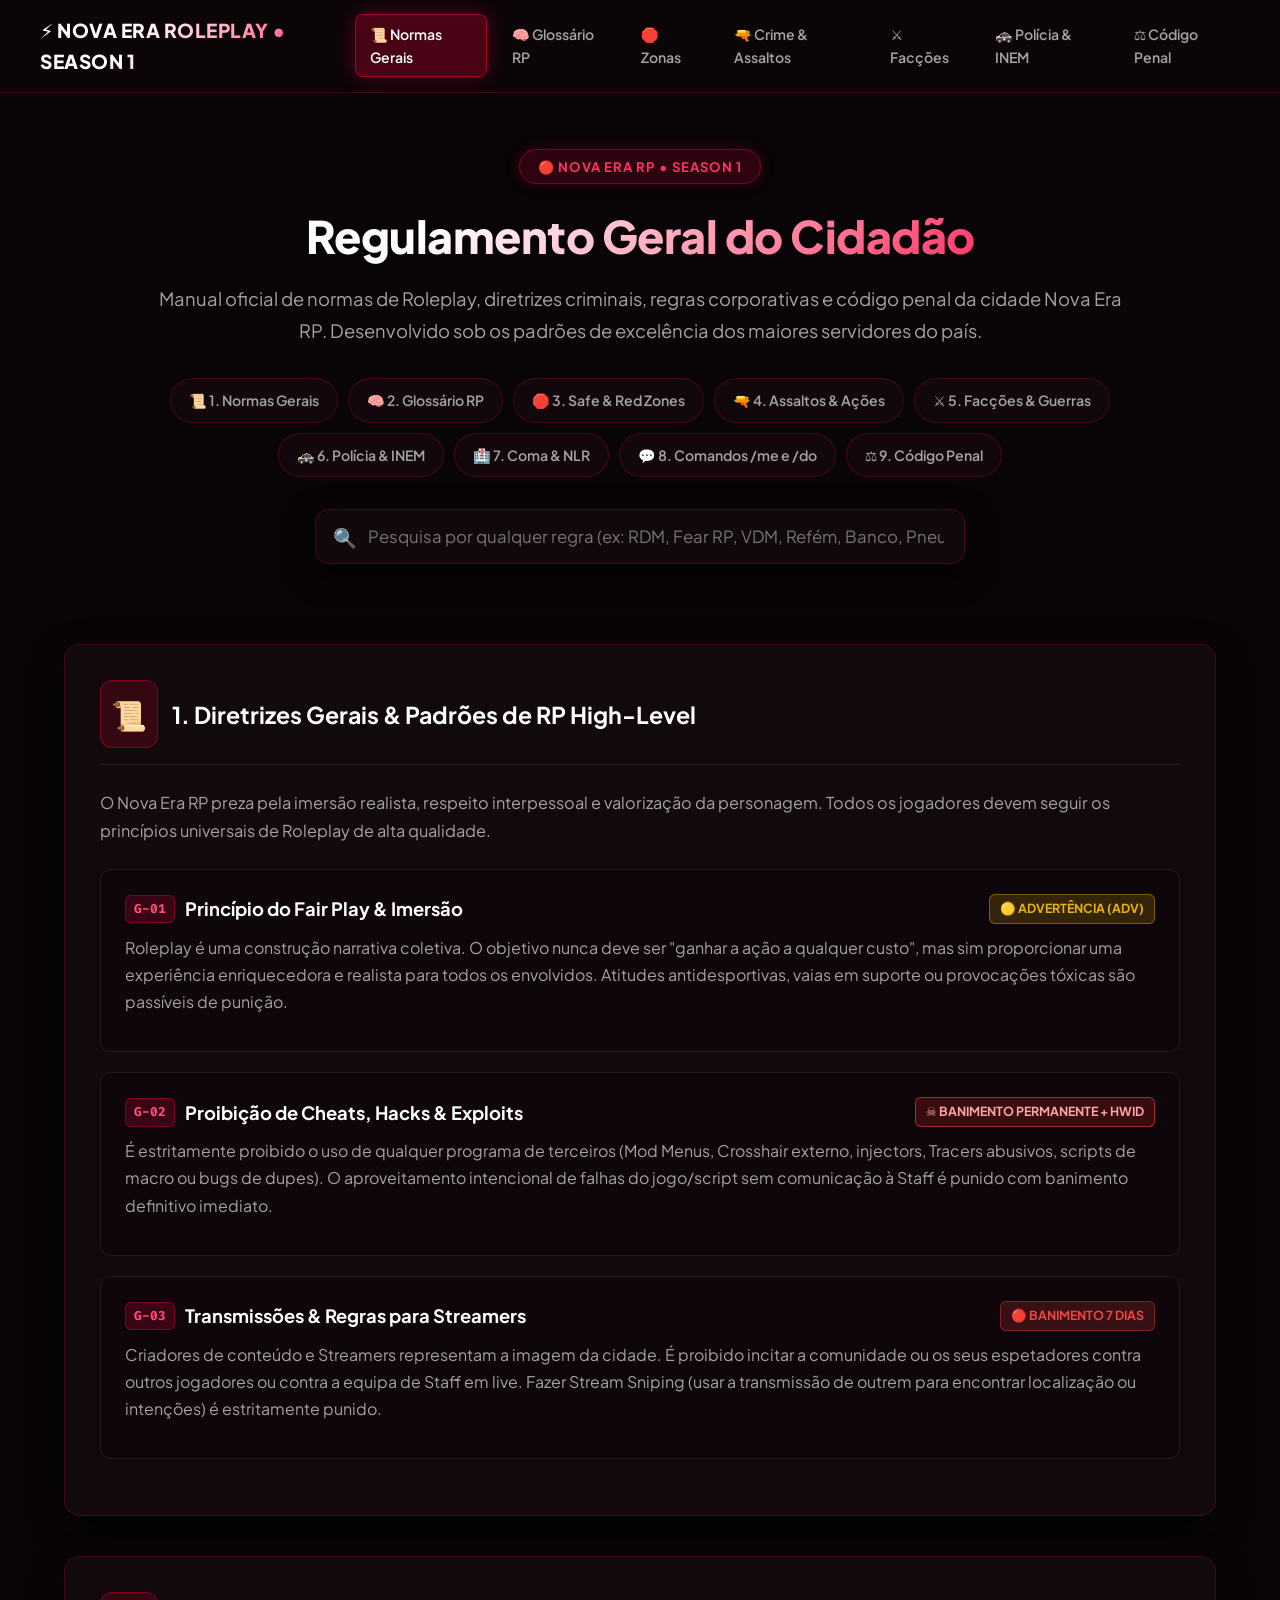
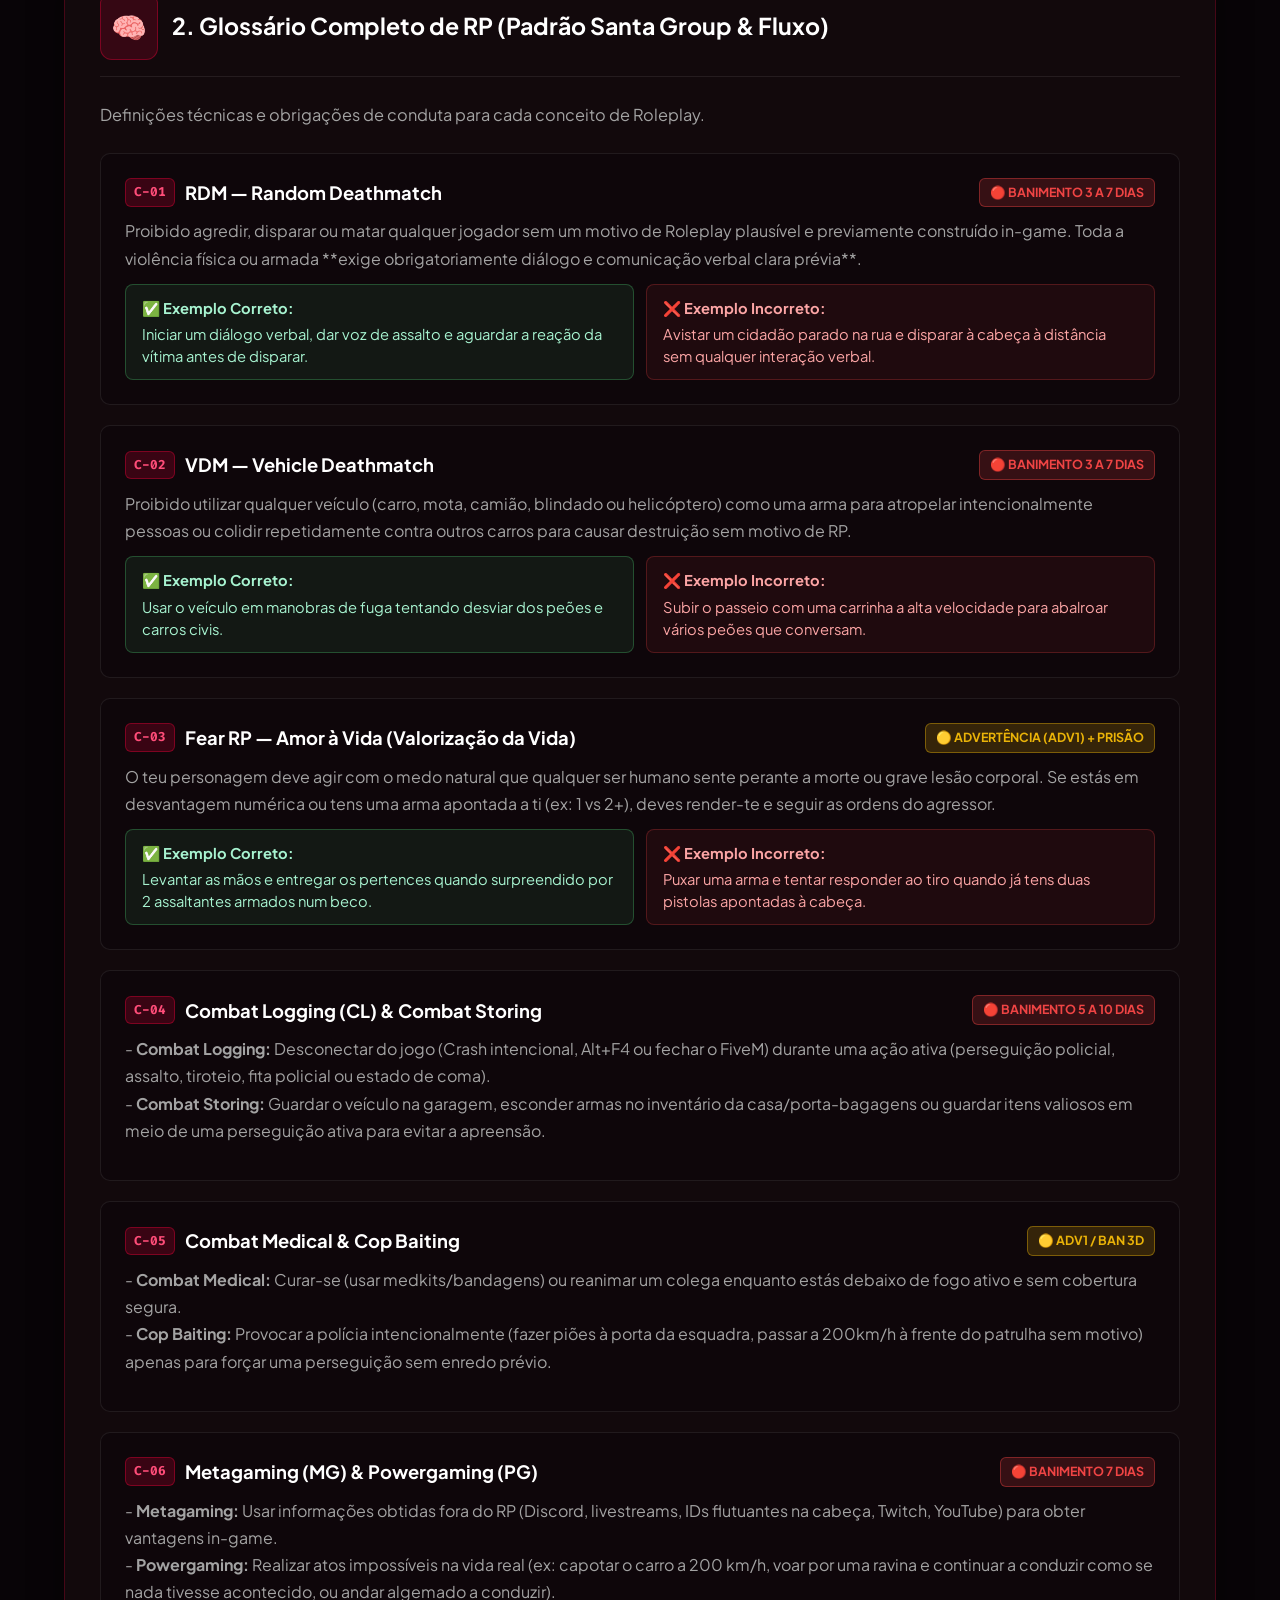
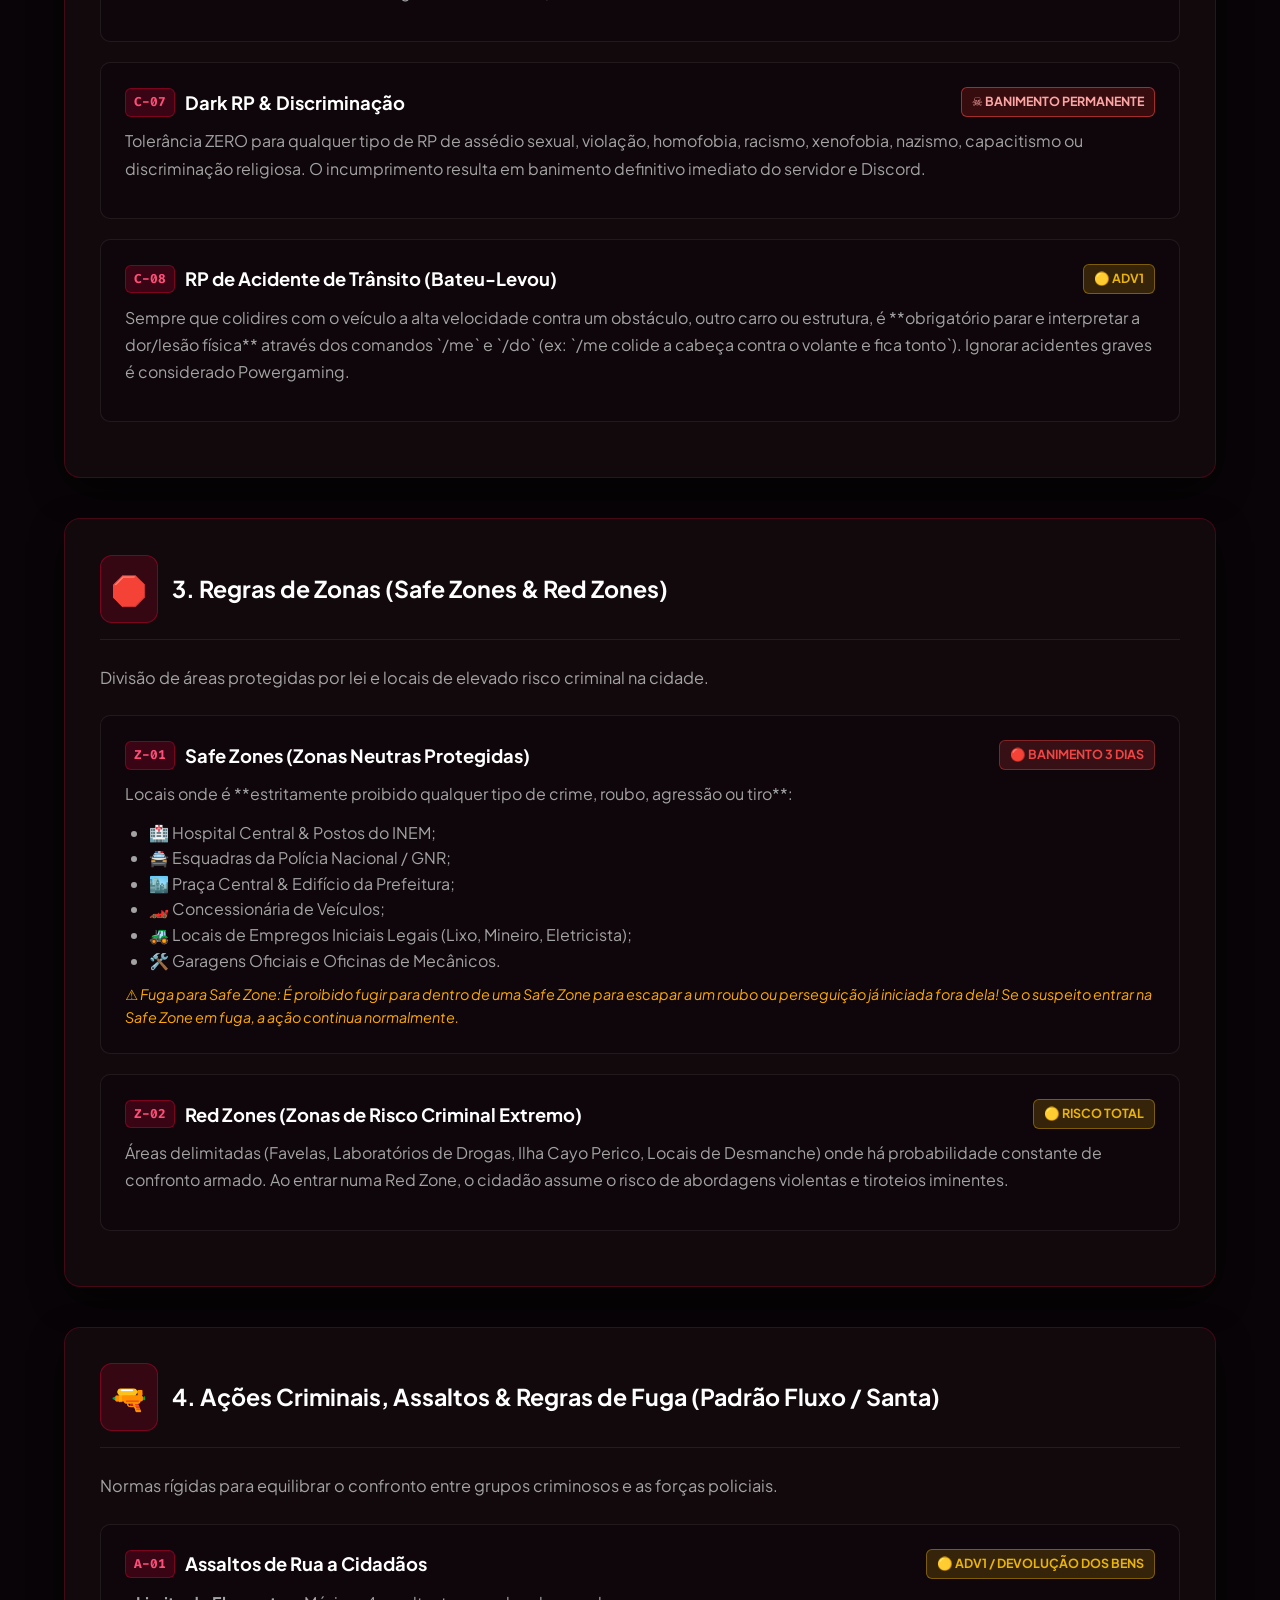
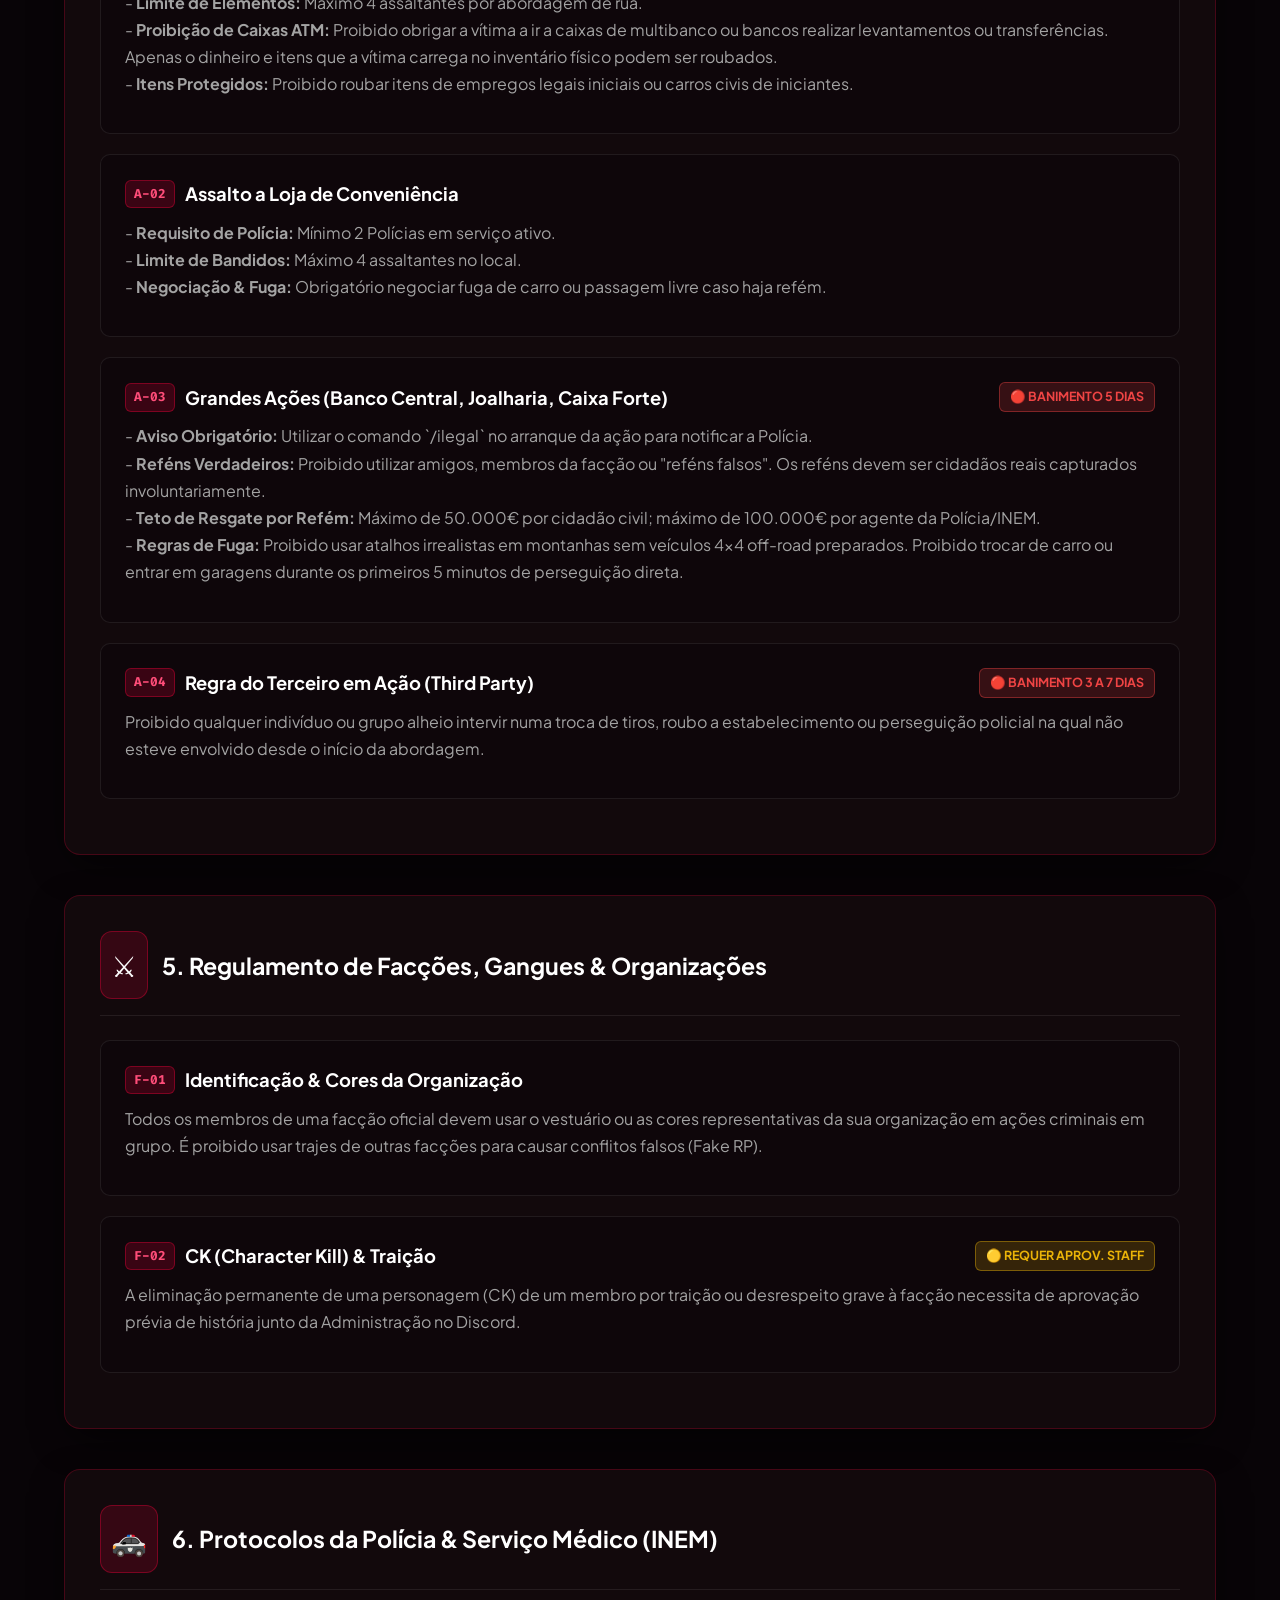
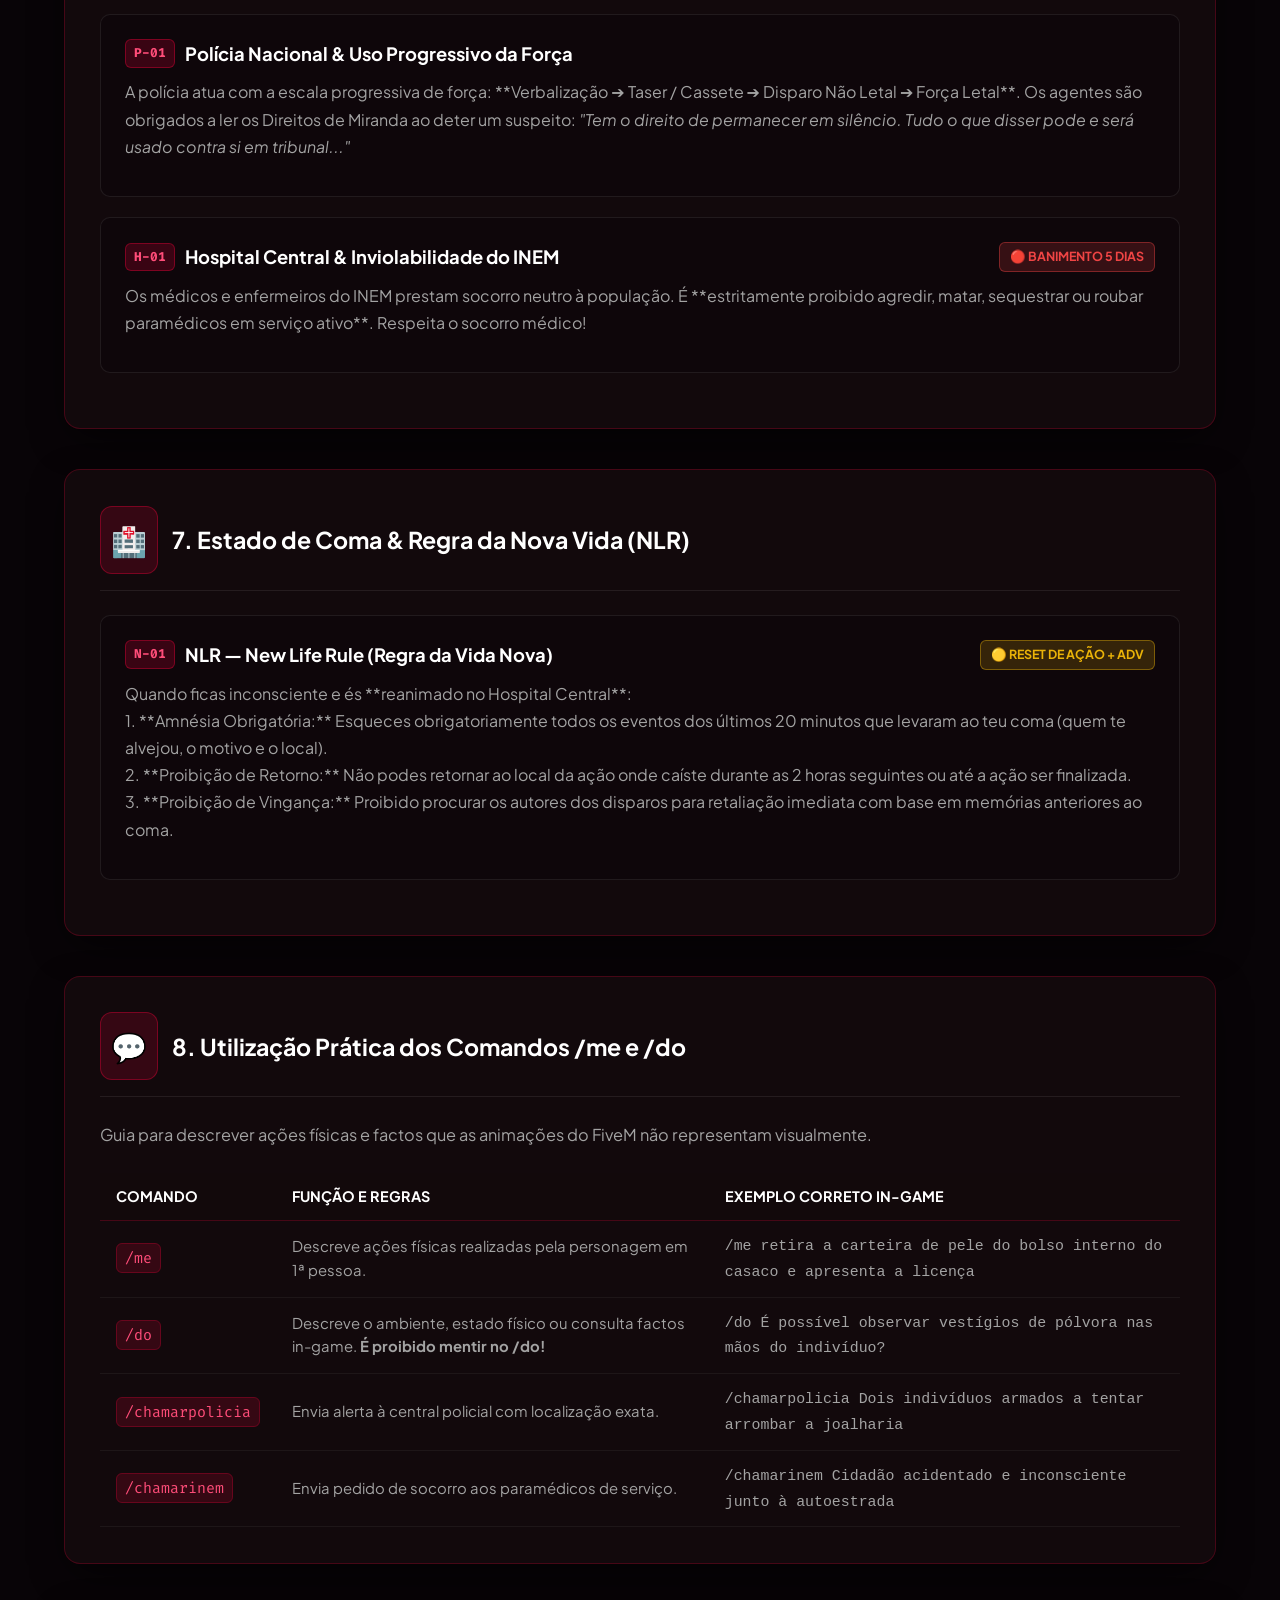
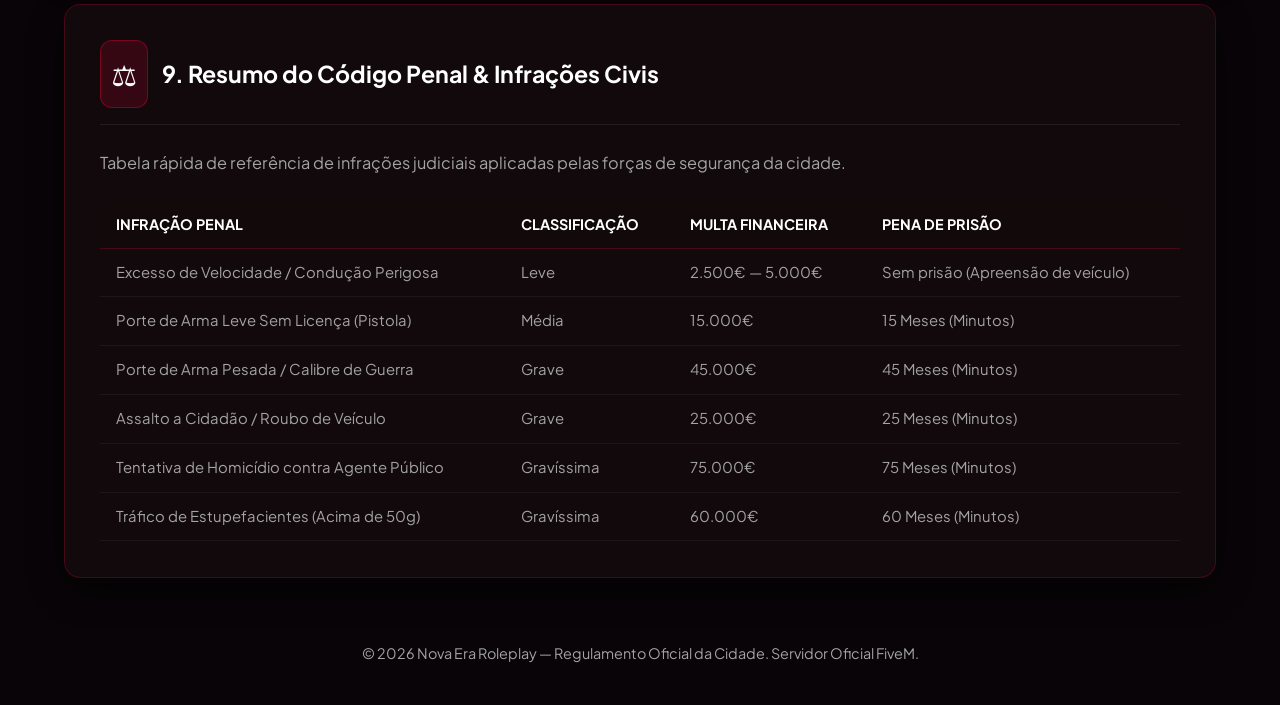
==== commit fca91b93: "Add files via upload" ====
--- a/index.html
+++ b/index.html
@@ -3,33 +3,35 @@
 <head>
   <meta charset="UTF-8">
   <meta name="viewport" content="width=device-width, initial-scale=1.0">
-  <meta name="description" content="Guia Oficial de Regras e Diretrizes do Servidor FiveM Nova Era Roleplay. Consulta RDM, VDM, Fear RP, Safe Zones, Assaltos e Tabela de Punições.">
-  <title>Nova Era RP | Regras Oficiais da Cidade</title>
+  <meta name="description" content="Regulamento Oficial do Cidadão e Código de Roleplay — Nova Era RP Season 1. Diretrizes completas de RP, ações criminais, corporações e código penal.">
+  <title>Nova Era RP | Regulamento Oficial do Cidadão (Season 1)</title>
   <link rel="preconnect" href="https://fonts.googleapis.com">
   <link rel="preconnect" href="https://fonts.gstatic.com" crossorigin>
-  <link href="https://fonts.googleapis.com/css2?family=Plus+Jakarta+Sans:wght@400;500;600;700;800&family=Fira+Code:wght@400;500;600&display=swap" rel="stylesheet">
+  <link href="https://fonts.googleapis.com/css2?family=Plus+Jakarta+Sans:wght@400;500;600;700;800;900&family=Fira+Code:wght@400;500;600&display=swap" rel="stylesheet">
   <style>
     :root {
-      --bg-dark: #07090e;
-      --bg-card: rgba(15, 20, 32, 0.85);
-      --bg-card-border: rgba(255, 255, 255, 0.12);
-      --text-main: #f8fafc;
-      --text-muted: #94a3b8;
-      --discord-purple: #5865F2;
-      --accent-gold: #faa61a;
-      --accent-red: #ed4245;
-      --accent-green: #57f287;
-      --accent-blue: #38bdf8;
+      --bg-dark: #080407;
+      --bg-card: rgba(20, 10, 14, 0.9);
+      --bg-card-border: rgba(255, 0, 60, 0.22);
+      --text-main: #fcfcfc;
+      --text-muted: #a3a3a3;
+      --accent-red: #ff003c;
+      --accent-red-glow: rgba(255, 0, 60, 0.4);
+      --accent-red-dark: #990024;
+      --accent-gold: #ffaa00;
+      --accent-green: #22c55e;
+      --accent-blue: #ff3366;
+      --discord-purple: #ff003c;
       --badge-adv: #eab308;
       --badge-timeout: #f97316;
       --badge-ban: #ef4444;
       --badge-perm: #991b1b;
-      --code-bg: #020617;
+      --code-bg: #0d0608;
       --font-sans: 'Plus Jakarta Sans', system-ui, -apple-system, sans-serif;
       --font-code: 'Fira Code', monospace;
       --radius-lg: 16px;
       --radius-md: 10px;
-      --shadow: 0 12px 40px -10px rgba(0, 0, 0, 0.7);
+      --shadow: 0 12px 40px -10px rgba(0, 0, 0, 0.85);
     }
 
     * {
@@ -41,8 +43,13 @@
     body {
       background-color: var(--bg-dark);
       background-image: 
-        radial-gradient(at 0% 0%, rgba(88, 101, 242, 0.18) 0px, transparent 50%),
-        radial-gradient(at 100% 100%, rgba(237, 66, 69, 0.15) 0px, transparent 50%);
+        linear-gradient(180deg, rgba(8, 4, 7, 0.85) 0%, rgba(8, 4, 7, 0.96) 100%),
+        url('https://images.unsplash.com/photo-1542751371-adc38448a05e?auto=format&fit=crop&w=1920&q=80'),
+        url('assets/nova_era_banner_promocional.jpg');
+      background-attachment: fixed;
+      background-size: cover;
+      background-position: center top;
+      background-repeat: no-repeat;
       color: var(--text-main);
       font-family: var(--font-sans);
       line-height: 1.6;
@@ -51,7 +58,7 @@
 
     /* Menu de Navegação */
     .nav-menu {
-      background: rgba(11, 15, 25, 0.92);
+      background: rgba(12, 6, 9, 0.95);
       backdrop-filter: blur(16px);
       border-bottom: 1px solid var(--bg-card-border);
       position: sticky;
@@ -61,7 +68,7 @@
     }
 
     .nav-container {
-      max-width: 1150px;
+      max-width: 1200px;
       margin: 0 auto;
       display: flex;
       justify-content: space-between;
@@ -70,9 +77,9 @@
 
     .nav-logo {
       font-weight: 800;
-      font-size: 1.15rem;
+      font-size: 1.2rem;
       letter-spacing: 0.5px;
-      background: linear-gradient(135deg, var(--discord-purple), var(--accent-blue));
+      background: linear-gradient(135deg, #ffffff 30%, #ff003c 100%);
       -webkit-background-clip: text;
       -webkit-text-fill-color: transparent;
       display: flex;
@@ -103,266 +110,316 @@
 
     .nav-item.active {
       color: #fff;
-      background: rgba(88, 101, 242, 0.25);
-      border-color: rgba(88, 101, 242, 0.5);
-      box-shadow: 0 0 15px rgba(88, 101, 242, 0.2);
+      background: rgba(255, 0, 60, 0.25);
+      border-color: rgba(255, 0, 60, 0.5);
+      box-shadow: 0 0 20px rgba(255, 0, 60, 0.3);
     }
 
     /* Hero Header */
     .hero {
-      padding: 3rem 1.5rem 2rem 1.5rem;
+      padding: 3.5rem 1.5rem 2.5rem 1.5rem;
       text-align: center;
     }
 
     .hero-container {
-      max-width: 900px;
+      max-width: 980px;
       margin: 0 auto;
     }
 
     .server-badge {
       display: inline-block;
-      background: rgba(88, 101, 242, 0.2);
-      color: var(--accent-blue);
-      border: 1px solid rgba(56, 189, 248, 0.4);
-      padding: 6px 16px;
+      background: rgba(255, 0, 60, 0.15);
+      color: #ff3366;
+      border: 1px solid rgba(255, 0, 60, 0.4);
+      padding: 6px 18px;
       border-radius: 20px;
-      font-size: 0.8rem;
+      font-size: 0.82rem;
       font-weight: 700;
       letter-spacing: 1px;
       margin-bottom: 16px;
       text-transform: uppercase;
+      box-shadow: 0 0 15px rgba(255, 0, 60, 0.2);
     }
 
     .hero h1 {
-      font-size: 2.6rem;
+      font-size: 2.8rem;
       font-weight: 800;
       letter-spacing: -0.5px;
-      background: linear-gradient(135deg, #ffffff 0%, #cbd5e1 100%);
+      background: linear-gradient(135deg, #ffffff 30%, #ff003c 100%);
       -webkit-background-clip: text;
       -webkit-text-fill-color: transparent;
-      margin-bottom: 10px;
+      margin-bottom: 12px;
     }
 
     .hero p {
       color: var(--text-muted);
-      font-size: 1.1rem;
-      line-height: 1.6;
+      font-size: 1.15rem;
+      line-height: 1.7;
       margin-bottom: 2rem;
     }
 
-    /* Search Bar */
+    /* Quick Jump Categories Nav */
+    .category-nav {
+      display: flex;
+      justify-content: center;
+      flex-wrap: wrap;
+      gap: 10px;
+      margin-bottom: 2rem;
+    }
+
+    .cat-btn {
+      background: rgba(20, 10, 14, 0.85);
+      border: 1px solid var(--bg-card-border);
+      color: var(--text-muted);
+      padding: 10px 18px;
+      border-radius: 30px;
+      font-size: 0.88rem;
+      font-weight: 600;
+      cursor: pointer;
+      text-decoration: none;
+      transition: all 0.2s ease;
+    }
+
+    .cat-btn:hover {
+      color: #fff;
+      border-color: #ff003c;
+      background: rgba(255, 0, 60, 0.2);
+      transform: translateY(-2px);
+      box-shadow: 0 4px 15px rgba(255, 0, 60, 0.3);
+    }
+
+    /* Search Box */
     .search-box {
-      max-width: 600px;
-      margin: 0 auto 1.5rem auto;
+      max-width: 650px;
+      margin: 0 auto 2.5rem auto;
       position: relative;
     }
 
     .search-input {
       width: 100%;
-      padding: 14px 20px 14px 48px;
-      background: rgba(15, 20, 32, 0.9);
+      padding: 16px 20px 16px 52px;
+      background: rgba(18, 9, 12, 0.95);
       border: 1px solid var(--bg-card-border);
-      border-radius: 12px;
+      border-radius: 14px;
       color: #fff;
-      font-size: 1rem;
+      font-size: 1.05rem;
       font-family: var(--font-sans);
       outline: none;
       transition: all 0.2s ease;
-      box-shadow: 0 8px 24px rgba(0,0,0,0.3);
+      box-shadow: 0 10px 30px rgba(0,0,0,0.6);
     }
 
     .search-input:focus {
-      border-color: var(--discord-purple);
-      box-shadow: 0 0 20px rgba(88, 101, 242, 0.35);
+      border-color: #ff003c;
+      box-shadow: 0 0 25px rgba(255, 0, 60, 0.4);
     }
 
     .search-icon {
       position: absolute;
-      left: 16px;
+      left: 18px;
       top: 50%;
       transform: translateY(-50%);
-      font-size: 1.1rem;
+      font-size: 1.2rem;
       color: var(--text-muted);
     }
 
-    /* Main Container */
+    /* Main Content Container */
     .main-container {
-      max-width: 1150px;
+      max-width: 1200px;
       margin: 0 auto;
-      padding: 0 1.5rem 3rem 1.5rem;
+      padding: 0 1.5rem 4rem 1.5rem;
       display: flex;
       flex-direction: column;
-      gap: 2rem;
-    }
-
-    /* Card */
+      gap: 2.5rem;
+    }
+
+    /* Card Section */
     .card {
       background: var(--bg-card);
       backdrop-filter: blur(20px);
       border: 1px solid var(--bg-card-border);
       border-radius: var(--radius-lg);
-      padding: 2rem;
+      padding: 2.2rem;
       box-shadow: var(--shadow);
     }
 
     .card-header {
+      display: flex;
+      align-items: center;
+      justify-content: space-between;
+      margin-bottom: 1.5rem;
+      padding-bottom: 1rem;
+      border-bottom: 1px solid rgba(255, 255, 255, 0.08);
+    }
+
+    .header-title {
+      display: flex;
+      align-items: center;
+      gap: 14px;
+    }
+
+    .header-icon {
+      font-size: 1.8rem;
+      background: rgba(255, 0, 60, 0.15);
+      padding: 10px;
+      border-radius: 12px;
+      border: 1px solid rgba(255, 0, 60, 0.35);
+    }
+
+    .header-title h2 {
+      font-size: 1.45rem;
+      font-weight: 700;
+      color: #fff;
+    }
+
+    .section-intro {
+      font-size: 1.02rem;
+      color: var(--text-muted);
+      margin-bottom: 1.5rem;
+      line-height: 1.7;
+    }
+
+    /* Rule Card Item */
+    .rule-block {
+      background: rgba(14, 7, 10, 0.8);
+      border: 1px solid rgba(255, 255, 255, 0.08);
+      border-radius: var(--radius-md);
+      padding: 1.5rem;
+      margin-bottom: 1.25rem;
+      transition: all 0.2s ease;
+    }
+
+    .rule-block:hover {
+      border-color: rgba(255, 0, 60, 0.3);
+      background: rgba(22, 10, 15, 0.95);
+      box-shadow: 0 4px 20px rgba(0, 0, 0, 0.6);
+    }
+
+    .rule-header-row {
       display: flex;
       justify-content: space-between;
       align-items: center;
-      margin-bottom: 1.25rem;
-      padding-bottom: 0.8rem;
-      border-bottom: 1px solid rgba(255, 255, 255, 0.08);
-    }
-
-    .header-title {
+      margin-bottom: 10px;
+      flex-wrap: wrap;
+      gap: 10px;
+    }
+
+    .rule-title-text {
+      font-size: 1.15rem;
+      font-weight: 700;
+      color: #fff;
       display: flex;
       align-items: center;
-      gap: 12px;
-    }
-
-    .header-icon {
-      font-size: 1.6rem;
-    }
-
-    .header-title h2 {
-      font-size: 1.35rem;
-      font-weight: 700;
-      color: #fff;
-    }
-
-    /* Punições Legend */
-    .penalty-legend {
-      display: flex;
-      flex-wrap: wrap;
       gap: 10px;
-      margin-bottom: 1.5rem;
-    }
-
-    .badge {
-      display: inline-flex;
-      align-items: center;
-      gap: 6px;
-      padding: 5px 12px;
+    }
+
+    .rule-tag {
+      font-family: var(--font-code);
+      font-size: 0.8rem;
+      background: rgba(255, 0, 60, 0.18);
+      color: #ff4d79;
+      padding: 3px 8px;
+      border-radius: 6px;
+      border: 1px solid rgba(255, 0, 60, 0.35);
+    }
+
+    .badge-punish {
+      padding: 4px 10px;
       border-radius: 6px;
       font-size: 0.78rem;
       font-weight: 700;
       text-transform: uppercase;
-      letter-spacing: 0.5px;
     }
 
     .badge-adv { background: rgba(234, 179, 8, 0.18); color: var(--badge-adv); border: 1px solid rgba(234, 179, 8, 0.4); }
-    .badge-timeout { background: rgba(249, 115, 22, 0.18); color: var(--badge-timeout); border: 1px solid rgba(249, 115, 22, 0.4); }
-    .badge-ban { background: rgba(239, 68, 68, 0.18); color: var(--badge-ban); border: 1px solid rgba(239, 68, 68, 0.4); }
-    .badge-perm { background: rgba(153, 27, 27, 0.25); color: #fca5a5; border: 1px solid rgba(239, 68, 68, 0.6); }
-
-    /* Rules Table */
-    .table-responsive {
-      overflow-x: auto;
-    }
-
-    .rules-table {
+    .badge-ban-temp { background: rgba(239, 68, 68, 0.18); color: var(--badge-ban); border: 1px solid rgba(239, 68, 68, 0.4); }
+    .badge-ban-perm { background: rgba(153, 27, 27, 0.3); color: #fca5a5; border: 1px solid rgba(239, 68, 68, 0.6); }
+
+    .rule-body-text {
+      color: var(--text-muted);
+      font-size: 1rem;
+      line-height: 1.7;
+      margin-bottom: 12px;
+    }
+
+    /* Examples Box (Do's & Don'ts) */
+    .examples-grid {
+      display: grid;
+      grid-template-columns: repeat(auto-fit, minmax(280px, 1fr));
+      gap: 12px;
+      margin-top: 12px;
+    }
+
+    .example-box {
+      padding: 12px 16px;
+      border-radius: 8px;
+      font-size: 0.92rem;
+      line-height: 1.5;
+    }
+
+    .example-correct {
+      background: rgba(87, 242, 135, 0.08);
+      border: 1px solid rgba(87, 242, 135, 0.25);
+      color: #a7f3d0;
+    }
+
+    .example-incorrect {
+      background: rgba(237, 66, 69, 0.08);
+      border: 1px solid rgba(237, 66, 69, 0.25);
+      color: #fca5a5;
+    }
+
+    .example-title {
+      font-weight: 700;
+      display: block;
+      margin-bottom: 4px;
+    }
+
+    /* Table Styles */
+    .cmd-table {
       width: 100%;
       border-collapse: collapse;
+      margin-top: 1rem;
+    }
+
+    .cmd-table th {
+      background: rgba(18, 9, 12, 0.9);
+      color: #fff;
+      padding: 12px 16px;
       text-align: left;
-      font-size: 0.95rem;
-    }
-
-    .rules-table th {
-      background: rgba(11, 15, 25, 0.9);
-      color: var(--text-main);
+      font-size: 0.9rem;
+      border-bottom: 1px solid var(--bg-card-border);
+    }
+
+    .cmd-table td {
       padding: 12px 16px;
-      font-weight: 700;
-      border-bottom: 1px solid var(--bg-card-border);
-      white-space: nowrap;
-    }
-
-    .rules-table td {
-      padding: 14px 16px;
       border-bottom: 1px solid rgba(255, 255, 255, 0.05);
+      font-size: 0.93rem;
       color: var(--text-muted);
-      vertical-align: top;
-    }
-
-    .rules-table tr:hover td {
-      background: rgba(255, 255, 255, 0.03);
-    }
-
-    .rule-name {
-      font-weight: 700;
-      color: #fff;
-      display: flex;
-      align-items: center;
-      gap: 8px;
-    }
-
-    .rule-code {
+    }
+
+    .cmd-code {
       font-family: var(--font-code);
-      font-size: 0.8rem;
-      background: rgba(88, 101, 242, 0.2);
-      color: var(--accent-blue);
-      padding: 2px 6px;
-      border-radius: 4px;
-    }
-
-    /* Staff & Info Grid */
-    .grid-2 {
-      display: grid;
-      grid-template-columns: repeat(auto-fit, minmax(320px, 1fr));
-      gap: 1.5rem;
-    }
-
-    .info-box {
-      background: rgba(11, 15, 25, 0.7);
-      padding: 1.5rem;
-      border-radius: var(--radius-md);
-      border: 1px solid rgba(255, 255, 255, 0.08);
-    }
-
-    .info-box h3 {
-      font-size: 1.1rem;
-      margin-bottom: 12px;
-      color: #fff;
-    }
-
-    .staff-list {
-      display: flex;
-      flex-direction: column;
-      gap: 10px;
-    }
-
-    .staff-item {
-      display: flex;
-      justify-content: space-between;
-      align-items: center;
-      padding: 8px 12px;
-      background: rgba(255, 255, 255, 0.03);
-      border-radius: 8px;
-      font-size: 0.9rem;
-    }
-
-    .staff-role {
-      font-weight: 700;
-      color: var(--accent-blue);
-    }
-
-    .staff-power {
-      font-family: var(--font-code);
-      font-size: 0.8rem;
-      color: var(--accent-green);
+      background: rgba(255, 0, 60, 0.15);
+      color: #ff4d79;
+      padding: 4px 8px;
+      border-radius: 6px;
+      border: 1px solid rgba(255, 0, 60, 0.25);
     }
 
     footer {
       text-align: center;
       color: var(--text-muted);
       font-size: 0.9rem;
-      padding-bottom: 2.5rem;
+      padding-bottom: 3rem;
     }
 
     @media (max-width: 768px) {
-      .hero h1 { font-size: 1.9rem; }
-      .card { padding: 1.25rem; }
+      .hero h1 { font-size: 2rem; }
+      .card { padding: 1.4rem; }
       .nav-container { flex-direction: column; gap: 12px; }
       .nav-links { flex-wrap: wrap; justify-content: center; }
+      .banner-logo-text { font-size: 2.2rem; }
     }
   </style>
 </head>
@@ -371,12 +428,15 @@
   <!-- Menu de Navegação -->
   <nav class="nav-menu">
     <div class="nav-container">
-      <span class="nav-logo">⚡ NOVA ERA ROLEPLAY</span>
+      <span class="nav-logo">⚡ NOVA ERA ROLEPLAY • SEASON 1</span>
       <div class="nav-links">
-        <a href="index.html" class="nav-item active">📜 Regras Gerais</a>
-        <a href="modulo3.html" class="nav-item">📢 Módulo 3: Marketing</a>
-        <a href="modulo4.html" class="nav-item">📈 Módulo 4: Economia</a>
-        <a href="modulo5.html" class="nav-item">💰 Módulo 5: Monetização</a>
+        <a href="#diretrizes" class="nav-item active">📜 Normas Gerais</a>
+        <a href="#glossario" class="nav-item">🧠 Glossário RP</a>
+        <a href="#zonas" class="nav-item">🛑 Zonas</a>
+        <a href="#assaltos" class="nav-item">🔫 Crime & Assaltos</a>
+        <a href="#faccoes" class="nav-item">⚔️ Facções</a>
+        <a href="#corporacoes" class="nav-item">🚓 Polícia & INEM</a>
+        <a href="#codigo-penal" class="nav-item">⚖️ Código Penal</a>
       </div>
     </div>
   </nav>
@@ -384,231 +444,519 @@
   <!-- Hero Header -->
   <header class="hero">
     <div class="hero-container">
-      <span class="server-badge">🎮 GUIA OFICIAL DE REGRAS FIVEM</span>
-      <h1>Regras da Cidade — Nova Era RP</h1>
-      <p>Lê atentamente o código de conduta e diretrizes de Roleplay para garantir uma experiência imersiva, justa e sem Pay-To-Win.</p>
-
-      <!-- Search Box -->
+      <span class="server-badge">🔴 NOVA ERA RP • SEASON 1</span>
+      <h1>Regulamento Geral do Cidadão</h1>
+      <p>Manual oficial de normas de Roleplay, diretrizes criminais, regras corporativas e código penal da cidade Nova Era RP. Desenvolvido sob os padrões de excelência dos maiores servidores do país.</p>
+
+      <!-- Category Quick Links -->
+      <div class="category-nav">
+        <a href="#diretrizes" class="cat-btn">📜 1. Normas Gerais</a>
+        <a href="#glossario" class="cat-btn">🧠 2. Glossário RP</a>
+        <a href="#zonas" class="cat-btn">🛑 3. Safe & Red Zones</a>
+        <a href="#assaltos" class="cat-btn">🔫 4. Assaltos & Ações</a>
+        <a href="#faccoes" class="cat-btn">⚔️ 5. Facções & Guerras</a>
+        <a href="#corporacoes" class="cat-btn">🚓 6. Polícia & INEM</a>
+        <a href="#coma" class="cat-btn">🏥 7. Coma & NLR</a>
+        <a href="#comandos" class="cat-btn">💬 8. Comandos /me e /do</a>
+        <a href="#codigo-penal" class="cat-btn">⚖️ 9. Código Penal</a>
+      </div>
+
+      <!-- Live Search Bar -->
       <div class="search-box">
         <span class="search-icon">🔍</span>
-        <input type="text" id="ruleSearch" class="search-input" placeholder="Pesquisa regras (ex: RDM, VDM, Safe Zone, Assaltos, Policia)..." onkeyup="filterRules()">
+        <input type="text" id="citizenSearch" class="search-input" placeholder="Pesquisa por qualquer regra (ex: RDM, Fear RP, VDM, Refém, Banco, Pneus, Assalto)..." onkeyup="filterCitizenRules()">
       </div>
     </div>
   </header>
 
   <main class="main-container">
 
-    <!-- Legenda de Punições -->
-    <section class="card">
+    <!-- 1. NORMAS GERAIS DE CONVIVÊNCIA -->
+    <section class="card" id="diretrizes">
+      <div class="card-header">
+        <div class="header-title">
+          <span class="header-icon">📜</span>
+          <h2>1. Diretrizes Gerais & Padrões de RP High-Level</h2>
+        </div>
+      </div>
+      <p class="section-intro">O Nova Era RP preza pela imersão realista, respeito interpessoal e valorização da personagem. Todos os jogadores devem seguir os princípios universais de Roleplay de alta qualidade.</p>
+
+      <div class="rule-block searchable-item">
+        <div class="rule-header-row">
+          <div class="rule-title-text">
+            <span class="rule-tag">G-01</span> Princípio do Fair Play & Imersão
+          </div>
+          <span class="badge-punish badge-adv">🟡 Advertência (ADV)</span>
+        </div>
+        <p class="rule-body-text">Roleplay é uma construção narrativa coletiva. O objetivo nunca deve ser "ganhar a ação a qualquer custo", mas sim proporcionar uma experiência enriquecedora e realista para todos os envolvidos. Atitudes antidesportivas, vaias em suporte ou provocações tóxicas são passíveis de punição.</p>
+      </div>
+
+      <div class="rule-block searchable-item">
+        <div class="rule-header-row">
+          <div class="rule-title-text">
+            <span class="rule-tag">G-02</span> Proibição de Cheats, Hacks & Exploits
+          </div>
+          <span class="badge-punish badge-ban-perm">☠️ Banimento Permanente + HWID</span>
+        </div>
+        <p class="rule-body-text">É estritamente proibido o uso de qualquer programa de terceiros (Mod Menus, Crosshair externo, injectors, Tracers abusivos, scripts de macro ou bugs de dupes). O aproveitamento intencional de falhas do jogo/script sem comunicação à Staff é punido com banimento definitivo imediato.</p>
+      </div>
+
+      <div class="rule-block searchable-item">
+        <div class="rule-header-row">
+          <div class="rule-title-text">
+            <span class="rule-tag">G-03</span> Transmissões & Regras para Streamers
+          </div>
+          <span class="badge-punish badge-ban-temp">🔴 Banimento 7 dias</span>
+        </div>
+        <p class="rule-body-text">Criadores de conteúdo e Streamers representam a imagem da cidade. É proibido incitar a comunidade ou os seus espetadores contra outros jogadores ou contra a equipa de Staff em live. Fazer Stream Sniping (usar a transmissão de outrem para encontrar localização ou intenções) é estritamente punido.</p>
+      </div>
+    </section>
+
+    <!-- 2. GLOSSÁRIO COMPLETO DE ROLEPLAY -->
+    <section class="card" id="glossario">
+      <div class="card-header">
+        <div class="header-title">
+          <span class="header-icon">🧠</span>
+          <h2>2. Glossário Completo de RP (Padrão Santa Group & Fluxo)</h2>
+        </div>
+      </div>
+      <p class="section-intro">Definições técnicas e obrigações de conduta para cada conceito de Roleplay.</p>
+
+      <!-- RDM -->
+      <div class="rule-block searchable-item">
+        <div class="rule-header-row">
+          <div class="rule-title-text">
+            <span class="rule-tag">C-01</span> RDM — Random Deathmatch
+          </div>
+          <span class="badge-punish badge-ban-temp">🔴 Banimento 3 a 7 dias</span>
+        </div>
+        <p class="rule-body-text">Proibido agredir, disparar ou matar qualquer jogador sem um motivo de Roleplay plausível e previamente construído in-game. Toda a violência física ou armada **exige obrigatoriamente diálogo e comunicação verbal clara prévia**.</p>
+        <div class="examples-grid">
+          <div class="example-box example-correct">
+            <span class="example-title">✅ Exemplo Correto:</span>
+            Iniciar um diálogo verbal, dar voz de assalto e aguardar a reação da vítima antes de disparar.
+          </div>
+          <div class="example-box example-incorrect">
+            <span class="example-title">❌ Exemplo Incorreto:</span>
+            Avistar um cidadão parado na rua e disparar à cabeça à distância sem qualquer interação verbal.
+          </div>
+        </div>
+      </div>
+
+      <!-- VDM -->
+      <div class="rule-block searchable-item">
+        <div class="rule-header-row">
+          <div class="rule-title-text">
+            <span class="rule-tag">C-02</span> VDM — Vehicle Deathmatch
+          </div>
+          <span class="badge-punish badge-ban-temp">🔴 Banimento 3 a 7 dias</span>
+        </div>
+        <p class="rule-body-text">Proibido utilizar qualquer veículo (carro, mota, camião, blindado ou helicóptero) como uma arma para atropelar intencionalmente pessoas ou colidir repetidamente contra outros carros para causar destruição sem motivo de RP.</p>
+        <div class="examples-grid">
+          <div class="example-box example-correct">
+            <span class="example-title">✅ Exemplo Correto:</span>
+            Usar o veículo em manobras de fuga tentando desviar dos peões e carros civis.
+          </div>
+          <div class="example-box example-incorrect">
+            <span class="example-title">❌ Exemplo Incorreto:</span>
+            Subir o passeio com uma carrinha a alta velocidade para abalroar vários peões que conversam.
+          </div>
+        </div>
+      </div>
+
+      <!-- FEAR RP -->
+      <div class="rule-block searchable-item">
+        <div class="rule-header-row">
+          <div class="rule-title-text">
+            <span class="rule-tag">C-03</span> Fear RP — Amor à Vida (Valorização da Vida)
+          </div>
+          <span class="badge-punish badge-adv">🟡 Advertência (ADV1) + Prisão</span>
+        </div>
+        <p class="rule-body-text">O teu personagem deve agir com o medo natural que qualquer ser humano sente perante a morte ou grave lesão corporal. Se estás em desvantagem numérica ou tens uma arma apontada a ti (ex: 1 vs 2+), deves render-te e seguir as ordens do agressor.</p>
+        <div class="examples-grid">
+          <div class="example-box example-correct">
+            <span class="example-title">✅ Exemplo Correto:</span>
+            Levantar as mãos e entregar os pertences quando surpreendido por 2 assaltantes armados num beco.
+          </div>
+          <div class="example-box example-incorrect">
+            <span class="example-title">❌ Exemplo Incorreto:</span>
+            Puxar uma arma e tentar responder ao tiro quando já tens duas pistolas apontadas à cabeça.
+          </div>
+        </div>
+      </div>
+
+      <!-- COMBAT LOGGING & COMBAT STORING -->
+      <div class="rule-block searchable-item">
+        <div class="rule-header-row">
+          <div class="rule-title-text">
+            <span class="rule-tag">C-04</span> Combat Logging (CL) & Combat Storing
+          </div>
+          <span class="badge-punish badge-ban-temp">🔴 Banimento 5 a 10 dias</span>
+        </div>
+        <p class="rule-body-text">
+          - <strong>Combat Logging:</strong> Desconectar do jogo (Crash intencional, Alt+F4 ou fechar o FiveM) durante uma ação ativa (perseguição policial, assalto, tiroteio, fita policial ou estado de coma).<br>
+          - <strong>Combat Storing:</strong> Guardar o veículo na garagem, esconder armas no inventário da casa/porta-bagagens ou guardar itens valiosos em meio de uma perseguição ativa para evitar a apreensão.
+        </p>
+      </div>
+
+      <!-- COMBAT MEDICAL & COP BAITING -->
+      <div class="rule-block searchable-item">
+        <div class="rule-header-row">
+          <div class="rule-title-text">
+            <span class="rule-tag">C-05</span> Combat Medical & Cop Baiting
+          </div>
+          <span class="badge-punish badge-adv">🟡 ADV1 / Ban 3d</span>
+        </div>
+        <p class="rule-body-text">
+          - <strong>Combat Medical:</strong> Curar-se (usar medkits/bandagens) ou reanimar um colega enquanto estás debaixo de fogo ativo e sem cobertura segura.<br>
+          - <strong>Cop Baiting:</strong> Provocar a polícia intencionalmente (fazer piões à porta da esquadra, passar a 200km/h à frente do patrulha sem motivo) apenas para forçar uma perseguição sem enredo prévio.
+        </p>
+      </div>
+
+      <!-- METAGAMING & POWERGAMING -->
+      <div class="rule-block searchable-item">
+        <div class="rule-header-row">
+          <div class="rule-title-text">
+            <span class="rule-tag">C-06</span> Metagaming (MG) & Powergaming (PG)
+          </div>
+          <span class="badge-punish badge-ban-temp">🔴 Banimento 7 dias</span>
+        </div>
+        <p class="rule-body-text">
+          - <strong>Metagaming:</strong> Usar informações obtidas fora do RP (Discord, livestreams, IDs flutuantes na cabeça, Twitch, YouTube) para obter vantagens in-game.<br>
+          - <strong>Powergaming:</strong> Realizar atos impossíveis na vida real (ex: capotar o carro a 200 km/h, voar por uma ravina e continuar a conduzir como se nada tivesse acontecido, ou andar algemado a conduzir).
+        </p>
+      </div>
+
+      <!-- DARK RP -->
+      <div class="rule-block searchable-item">
+        <div class="rule-header-row">
+          <div class="rule-title-text">
+            <span class="rule-tag">C-07</span> Dark RP & Discriminação
+          </div>
+          <span class="badge-punish badge-ban-perm">☠️ Banimento Permanente</span>
+        </div>
+        <p class="rule-body-text">Tolerância ZERO para qualquer tipo de RP de assédio sexual, violação, homofobia, racismo, xenofobia, nazismo, capacitismo ou discriminação religiosa. O incumprimento resulta em banimento definitivo imediato do servidor e Discord.</p>
+      </div>
+
+      <!-- RP DE ACIDENTE -->
+      <div class="rule-block searchable-item">
+        <div class="rule-header-row">
+          <div class="rule-title-text">
+            <span class="rule-tag">C-08</span> RP de Acidente de Trânsito (Bateu-Levou)
+          </div>
+          <span class="badge-punish badge-adv">🟡 ADV1</span>
+        </div>
+        <p class="rule-body-text">Sempre que colidires com o veículo a alta velocidade contra um obstáculo, outro carro ou estrutura, é **obrigatório parar e interpretar a dor/lesão física** através dos comandos `/me` e `/do` (ex: `/me colide a cabeça contra o volante e fica tonto`). Ignorar acidentes graves é considerado Powergaming.</p>
+      </div>
+    </section>
+
+    <!-- 3. ZONAS DA CIDADE (SAFE ZONES & RED ZONES) -->
+    <section class="card" id="zonas">
+      <div class="card-header">
+        <div class="header-title">
+          <span class="header-icon">🛑</span>
+          <h2>3. Regras de Zonas (Safe Zones & Red Zones)</h2>
+        </div>
+      </div>
+      <p class="section-intro">Divisão de áreas protegidas por lei e locais de elevado risco criminal na cidade.</p>
+
+      <div class="rule-block searchable-item">
+        <div class="rule-header-row">
+          <div class="rule-title-text">
+            <span class="rule-tag">Z-01</span> Safe Zones (Zonas Neutras Protegidas)
+          </div>
+          <span class="badge-punish badge-ban-temp">🔴 Banimento 3 dias</span>
+        </div>
+        <p class="rule-body-text">Locais onde é **estritamente proibido qualquer tipo de crime, roubo, agressão ou tiro**: </p>
+        <ul style="padding-left: 1.5rem; color: var(--text-muted); margin-top: 8px;">
+          <li>🏥 Hospital Central & Postos do INEM;</li>
+          <li>🚔 Esquadras da Polícia Nacional / GNR;</li>
+          <li>🏙️ Praça Central & Edifício da Prefeitura;</li>
+          <li>🏎️ Concessionária de Veículos;</li>
+          <li>🚜 Locais de Empregos Iniciais Legais (Lixo, Mineiro, Eletricista);</li>
+          <li>🛠️ Garagens Oficiais e Oficinas de Mecânicos.</li>
+        </ul>
+        <p style="margin-top: 10px; font-size: 0.9rem; color: var(--accent-gold);">⚠️ <em>Fuga para Safe Zone: É proibido fugir para dentro de uma Safe Zone para escapar a um roubo ou perseguição já iniciada fora dela! Se o suspeito entrar na Safe Zone em fuga, a ação continua normalmente.</em></p>
+      </div>
+
+      <div class="rule-block searchable-item">
+        <div class="rule-header-row">
+          <div class="rule-title-text">
+            <span class="rule-tag">Z-02</span> Red Zones (Zonas de Risco Criminal Extremo)
+          </div>
+          <span class="badge-punish badge-adv">🟡 Risco Total</span>
+        </div>
+        <p class="rule-body-text">Áreas delimitadas (Favelas, Laboratórios de Drogas, Ilha Cayo Perico, Locais de Desmanche) onde há probabilidade constante de confronto armado. Ao entrar numa Red Zone, o cidadão assume o risco de abordagens violentas e tiroteios iminentes.</p>
+      </div>
+    </section>
+
+    <!-- 4. REGULAMENTO DE AÇÕES CRIMINAIS & ASSALTOS -->
+    <section class="card" id="assaltos">
+      <div class="card-header">
+        <div class="header-title">
+          <span class="header-icon">🔫</span>
+          <h2>4. Ações Criminais, Assaltos & Regras de Fuga (Padrão Fluxo / Santa)</h2>
+        </div>
+      </div>
+      <p class="section-intro">Normas rígidas para equilibrar o confronto entre grupos criminosos e as forças policiais.</p>
+
+      <div class="rule-block searchable-item">
+        <div class="rule-header-row">
+          <div class="rule-title-text">
+            <span class="rule-tag">A-01</span> Assaltos de Rua a Cidadãos
+          </div>
+          <span class="badge-punish badge-adv">🟡 ADV1 / Devolução dos Bens</span>
+        </div>
+        <p class="rule-body-text">
+          - <strong>Limite de Elementos:</strong> Máximo 4 assaltantes por abordagem de rua.<br>
+          - <strong>Proibição de Caixas ATM:</strong> Proibido obrigar a vítima a ir a caixas de multibanco ou bancos realizar levantamentos ou transferências. Apenas o dinheiro e itens que a vítima carrega no inventário físico podem ser roubados.<br>
+          - <strong>Itens Protegidos:</strong> Proibido roubar itens de empregos legais iniciais ou carros civis de iniciantes.
+        </p>
+      </div>
+
+      <div class="rule-block searchable-item">
+        <div class="rule-header-row">
+          <div class="rule-title-text">
+            <span class="rule-tag">A-02</span> Assalto a Loja de Conveniência
+          </div>
+        </div>
+        <p class="rule-body-text">
+          - <strong>Requisito de Polícia:</strong> Mínimo 2 Polícias em serviço ativo.<br>
+          - <strong>Limite de Bandidos:</strong> Máximo 4 assaltantes no local.<br>
+          - <strong>Negociação & Fuga:</strong> Obrigatório negociar fuga de carro ou passagem livre caso haja refém.
+        </p>
+      </div>
+
+      <div class="rule-block searchable-item">
+        <div class="rule-header-row">
+          <div class="rule-title-text">
+            <span class="rule-tag">A-03</span> Grandes Ações (Banco Central, Joalharia, Caixa Forte)
+          </div>
+          <span class="badge-punish badge-ban-temp">🔴 Banimento 5 dias</span>
+        </div>
+        <p class="rule-body-text">
+          - <strong>Aviso Obrigatório:</strong> Utilizar o comando `/ilegal` no arranque da ação para notificar a Polícia.<br>
+          - <strong>Reféns Verdadeiros:</strong> Proibido utilizar amigos, membros da facção ou "reféns falsos". Os reféns devem ser cidadãos reais capturados involuntariamente.<br>
+          - <strong>Teto de Resgate por Refém:</strong> Máximo de 50.000€ por cidadão civil; máximo de 100.000€ por agente da Polícia/INEM.<br>
+          - <strong>Regras de Fuga:</strong> Proibido usar atalhos irrealistas em montanhas sem veículos 4x4 off-road preparados. Proibido trocar de carro ou entrar em garagens durante os primeiros 5 minutos de perseguição direta.
+        </p>
+      </div>
+
+      <div class="rule-block searchable-item">
+        <div class="rule-header-row">
+          <div class="rule-title-text">
+            <span class="rule-tag">A-04</span> Regra do Terceiro em Ação (Third Party)
+          </div>
+          <span class="badge-punish badge-ban-temp">🔴 Banimento 3 a 7 dias</span>
+        </div>
+        <p class="rule-body-text">Proibido qualquer indivíduo ou grupo alheio intervir numa troca de tiros, roubo a estabelecimento ou perseguição policial na qual não esteve envolvido desde o início da abordagem.</p>
+      </div>
+    </section>
+
+    <!-- 5. FACÇÕES, GANGUES E TERRITÓRIOS -->
+    <section class="card" id="faccoes">
+      <div class="card-header">
+        <div class="header-title">
+          <span class="header-icon">⚔️</span>
+          <h2>5. Regulamento de Facções, Gangues & Organizações</h2>
+        </div>
+      </div>
+
+      <div class="rule-block searchable-item">
+        <div class="rule-header-row">
+          <div class="rule-title-text">
+            <span class="rule-tag">F-01</span> Identificação & Cores da Organização
+          </div>
+        </div>
+        <p class="rule-body-text">Todos os membros de uma facção oficial devem usar o vestuário ou as cores representativas da sua organização em ações criminais em grupo. É proibido usar trajes de outras facções para causar conflitos falsos (Fake RP).</p>
+      </div>
+
+      <div class="rule-block searchable-item">
+        <div class="rule-header-row">
+          <div class="rule-title-text">
+            <span class="rule-tag">F-02</span> CK (Character Kill) & Traição
+          </div>
+          <span class="badge-punish badge-adv">🟡 Requer Aprov. Staff</span>
+        </div>
+        <p class="rule-body-text">A eliminação permanente de uma personagem (CK) de um membro por traição ou desrespeito grave à facção necessita de aprovação prévia de história junto da Administração no Discord.</p>
+      </div>
+    </section>
+
+    <!-- 6. CORPORAÇÕES PÚBLICAS (POLÍCIA & INEM) -->
+    <section class="card" id="corporacoes">
+      <div class="card-header">
+        <div class="header-title">
+          <span class="header-icon">🚓</span>
+          <h2>6. Protocolos da Polícia & Serviço Médico (INEM)</h2>
+        </div>
+      </div>
+
+      <div class="rule-block searchable-item">
+        <div class="rule-header-row">
+          <div class="rule-title-text">
+            <span class="rule-tag">P-01</span> Polícia Nacional & Uso Progressivo da Força
+          </div>
+        </div>
+        <p class="rule-body-text">A polícia atua com a escala progressiva de força: **Verbalização ➔ Taser / Cassete ➔ Disparo Não Letal ➔ Força Letal**. Os agentes são obrigados a ler os Direitos de Miranda ao deter um suspeito: <em>"Tem o direito de permanecer em silêncio. Tudo o que disser pode e será usado contra si em tribunal..."</em></p>
+      </div>
+
+      <div class="rule-block searchable-item">
+        <div class="rule-header-row">
+          <div class="rule-title-text">
+            <span class="rule-tag">H-01</span> Hospital Central & Inviolabilidade do INEM
+          </div>
+          <span class="badge-punish badge-ban-temp">🔴 Banimento 5 dias</span>
+        </div>
+        <p class="rule-body-text">Os médicos e enfermeiros do INEM prestam socorro neutro à população. É **estritamente proibido agredir, matar, sequestrar ou roubar paramédicos em serviço ativo**. Respeita o socorro médico!</p>
+      </div>
+    </section>
+
+    <!-- 7. COMA E NLR (NEW LIFE RULE) -->
+    <section class="card" id="coma">
+      <div class="card-header">
+        <div class="header-title">
+          <span class="header-icon">🏥</span>
+          <h2>7. Estado de Coma & Regra da Nova Vida (NLR)</h2>
+        </div>
+      </div>
+
+      <div class="rule-block searchable-item">
+        <div class="rule-header-row">
+          <div class="rule-title-text">
+            <span class="rule-tag">N-01</span> NLR — New Life Rule (Regra da Vida Nova)
+          </div>
+          <span class="badge-punish badge-adv">🟡 Reset de Ação + ADV</span>
+        </div>
+        <p class="rule-body-text">
+          Quando ficas inconsciente e és **reanimado no Hospital Central**:<br>
+          1. **Amnésia Obrigatória:** Esqueces obrigatoriamente todos os eventos dos últimos 20 minutos que levaram ao teu coma (quem te alvejou, o motivo e o local).<br>
+          2. **Proibição de Retorno:** Não podes retornar ao local da ação onde caíste durante as 2 horas seguintes ou até a ação ser finalizada.<br>
+          3. **Proibição de Vingança:** Proibido procurar os autores dos disparos para retaliação imediata com base em memórias anteriores ao coma.
+        </p>
+      </div>
+    </section>
+
+    <!-- 8. COMANDOS IN-GAME E REGULAMENTO DE CHAT -->
+    <section class="card" id="comandos">
+      <div class="card-header">
+        <div class="header-title">
+          <span class="header-icon">💬</span>
+          <h2>8. Utilização Prática dos Comandos /me e /do</h2>
+        </div>
+      </div>
+      <p class="section-intro">Guia para descrever ações físicas e factos que as animações do FiveM não representam visualmente.</p>
+
+      <table class="cmd-table">
+        <thead>
+          <tr>
+            <th>COMANDO</th>
+            <th>FUNÇÃO E REGRAS</th>
+            <th>EXEMPLO CORRETO IN-GAME</th>
+          </tr>
+        </thead>
+        <tbody>
+          <tr>
+            <td><span class="cmd-code">/me</span></td>
+            <td>Descreve ações físicas realizadas pela personagem em 1ª pessoa.</td>
+            <td><code>/me retira a carteira de pele do bolso interno do casaco e apresenta a licença</code></td>
+          </tr>
+          <tr>
+            <td><span class="cmd-code">/do</span></td>
+            <td>Descreve o ambiente, estado físico ou consulta factos in-game. <strong>É proibido mentir no /do!</strong></td>
+            <td><code>/do É possível observar vestígios de pólvora nas mãos do indivíduo?</code></td>
+          </tr>
+          <tr>
+            <td><span class="cmd-code">/chamarpolicia</span></td>
+            <td>Envia alerta à central policial com localização exata.</td>
+            <td><code>/chamarpolicia Dois indivíduos armados a tentar arrombar a joalharia</code></td>
+          </tr>
+          <tr>
+            <td><span class="cmd-code">/chamarinem</span></td>
+            <td>Envia pedido de socorro aos paramédicos de serviço.</td>
+            <td><code>/chamarinem Cidadão acidentado e inconsciente junto à autoestrada</code></td>
+          </tr>
+        </tbody>
+      </table>
+    </section>
+
+    <!-- 9. CÓDIGO PENAL E INFRAÇÕES -->
+    <section class="card" id="codigo-penal">
       <div class="card-header">
         <div class="header-title">
           <span class="header-icon">⚖️</span>
-          <h2>Legenda de Punições Oficiais</h2>
-        </div>
-      </div>
-      <div class="penalty-legend">
-        <span class="badge badge-adv">🟡 Advertência (ADV)</span>
-        <span class="badge badge-timeout">🟠 Timeout / Prisão (1h - 12h)</span>
-        <span class="badge badge-ban">🔴 Banimento Temporário (24h - 7d)</span>
-        <span class="badge badge-perm">☠️ Banimento Permanente</span>
-      </div>
+          <h2>9. Resumo do Código Penal & Infrações Civis</h2>
+        </div>
+      </div>
+      <p class="section-intro">Tabela rápida de referência de infrações judiciais aplicadas pelas forças de segurança da cidade.</p>
+
+      <table class="cmd-table">
+        <thead>
+          <tr>
+            <th>INFRAÇÃO PENAL</th>
+            <th>CLASSIFICAÇÃO</th>
+            <th>MULTA FINANCEIRA</th>
+            <th>PENA DE PRISÃO</th>
+          </tr>
+        </thead>
+        <tbody>
+          <tr>
+            <td>Excesso de Velocidade / Condução Perigosa</td>
+            <td>Leve</td>
+            <td>2.500€ — 5.000€</td>
+            <td>Sem prisão (Apreensão de veículo)</td>
+          </tr>
+          <tr>
+            <td>Porte de Arma Leve Sem Licença (Pistola)</td>
+            <td>Média</td>
+            <td>15.000€</td>
+            <td>15 Meses (Minutos)</td>
+          </tr>
+          <tr>
+            <td>Porte de Arma Pesada / Calibre de Guerra</td>
+            <td>Grave</td>
+            <td>45.000€</td>
+            <td>45 Meses (Minutos)</td>
+          </tr>
+          <tr>
+            <td>Assalto a Cidadão / Roubo de Veículo</td>
+            <td>Grave</td>
+            <td>25.000€</td>
+            <td>25 Meses (Minutos)</td>
+          </tr>
+          <tr>
+            <td>Tentativa de Homicídio contra Agente Público</td>
+            <td>Gravíssima</td>
+            <td>75.000€</td>
+            <td>75 Meses (Minutos)</td>
+          </tr>
+          <tr>
+            <td>Tráfico de Estupefacientes (Acima de 50g)</td>
+            <td>Gravíssima</td>
+            <td>60.000€</td>
+            <td>60 Meses (Minutos)</td>
+          </tr>
+        </tbody>
+      </table>
     </section>
 
-    <!-- Tabela de Regras -->
-    <section class="card">
-      <div class="card-header">
-        <div class="header-title">
-          <span class="header-icon">📋</span>
-          <h2>Diretrizes & Regras Principais</h2>
-        </div>
-      </div>
-      
-      <div class="table-responsive">
-        <table class="rules-table" id="rulesTable">
-          <thead>
-            <tr>
-              <th>CÓD / REGRA</th>
-              <th>DESCRIÇÃO E DIRETRIZ</th>
-              <th>PUNIÇÃO PADRÃO</th>
-            </tr>
-          </thead>
-          <tbody>
-            <tr>
-              <td>
-                <div class="rule-name">
-                  <span class="rule-code">R-01</span> RDM (Random Deathmatch)
-                </div>
-              </td>
-              <td>Proibido matar, agredir ou disparar contra qualquer jogador sem um motivo prévio válido dentro do Roleplay. Todo ato agressivo exige diálogo ou justificativa in-game.</td>
-              <td><span class="badge badge-ban">🔴 Ban Temp (3d)</span></td>
-            </tr>
-
-            <tr>
-              <td>
-                <div class="rule-name">
-                  <span class="rule-code">R-02</span> VDM (Vehicle Deathmatch)
-                </div>
-              </td>
-              <td>Usar veículos como arma para atropelar, matar ou danificar intencionalmente outros jogadores sem motivo de RP extremo.</td>
-              <td><span class="badge badge-ban">🔴 Ban Temp (3d)</span></td>
-            </tr>
-
-            <tr>
-              <td>
-                <div class="rule-name">
-                  <span class="rule-code">R-03</span> Fear RP (Amor à Vida)
-                </div>
-              </td>
-              <td>Deves valorizar a vida da tua personagem acima de tudo. Se tiveres uma arma apontada à cabeça por 2 ou mais sujeitos, deves render-te e cooperar.</td>
-              <td><span class="badge badge-adv">🟡 ADV1 + Jail</span></td>
-            </tr>
-
-            <tr>
-              <td>
-                <div class="rule-name">
-                  <span class="rule-code">R-04</span> Combat Logging
-                </div>
-              </td>
-              <td>Desconectar do jogo durante uma ação ativa de RP (abordagem policial, assalto, sequestro ou tiroteio).</td>
-              <td><span class="badge badge-ban">🔴 Ban Temp (5d)</span></td>
-            </tr>
-
-            <tr>
-              <td>
-                <div class="rule-name">
-                  <span class="rule-code">R-05</span> Metagaming
-                </div>
-              </td>
-              <td>Usar informações obtidas fora do jogo (Discord, Lives da Twitch, TikTok) para obter vantagem in-game.</td>
-              <td><span class="badge badge-ban">🔴 Ban Temp (7d)</span></td>
-            </tr>
-
-            <tr>
-              <td>
-                <div class="rule-name">
-                  <span class="rule-code">R-06</span> Powergaming
-                </div>
-              </td>
-              <td>Fazer ações fisicamente impossíveis no mundo real (ex: capotar o carro a 200 km/h e continuar a conduzir normalmente sem interpretar ferimentos).</td>
-              <td><span class="badge badge-adv">🟡 ADV1</span></td>
-            </tr>
-
-            <tr>
-              <td>
-                <div class="rule-name">
-                  <span class="rule-code">R-07</span> Safe Zones
-                </div>
-              </td>
-              <td>Zonas protegidas onde é estritamente proibido qualquer tipo de crime, assalto ou violência (Hospital/INEM, Praça Central, Concessionária, Zonas de trabalho legal).</td>
-              <td><span class="badge badge-ban">🔴 Ban Temp (3d)</span></td>
-            </tr>
-
-            <tr>
-              <td>
-                <div class="rule-name">
-                  <span class="rule-code">R-08</span> Regras de Assaltos
-                </div>
-              </td>
-              <td>Máximo de 4 assaltantes por ação de rua. Proibido obrigar vítimas a retirar dinheiro do banco/caixa eletrónico. Resgate de sequestro limitado ao valor máximo estipulado no Discord.</td>
-              <td><span class="badge badge-adv">🟡 ADV1 / Dev</span></td>
-            </tr>
-
-            <tr>
-              <td>
-                <div class="rule-name">
-                  <span class="rule-code">R-09</span> Dark RP & Assédio
-                </div>
-              </td>
-              <td>Estritamente proibido RP de estupro, assédio moral/sexual, homofobia, racismo ou xenofobia. Tolerância zero.</td>
-              <td><span class="badge badge-perm">☠️ Ban Permanente</span></td>
-            </tr>
-
-            <tr>
-              <td>
-                <div class="rule-name">
-                  <span class="rule-code">R-10</span> Regra de Streamers
-                </div>
-              </td>
-              <td>Streamers oficiais devem cumprir a meta de 10h semanais. Doações de público recebidas em live podem ser recompensadas via Direção. Proibido conceder regalias P2W ou itens in-game grátis.</td>
-              <td><span class="badge badge-timeout">🟠 Perda da Tag</span></td>
-            </tr>
-          </tbody>
-        </table>
-      </div>
-    </section>
-
-    <!-- Staff & Admin Info Grid -->
-    <div class="grid-2">
-      <!-- Staff Hierarchy -->
-      <section class="card info-box">
-        <h3>👑 Hierarquia da Staff Discord</h3>
-        <div class="staff-list">
-          <div class="staff-item">
-            <span class="staff-role">1. Responsável Staff</span>
-            <span class="staff-power">Permissão Máxima</span>
-          </div>
-          <div class="staff-item">
-            <span class="staff-role">2. Administrador</span>
-            <span class="staff-power">Gestão Geral</span>
-          </div>
-          <div class="staff-item">
-            <span class="staff-role">3. Auxiliar da Administração</span>
-            <span class="staff-power">Apoio a Denúncias</span>
-          </div>
-          <div class="staff-item">
-            <span class="staff-role">4. Líder da Staff</span>
-            <span class="staff-power">Supervisão Equipa</span>
-          </div>
-          <div class="staff-item">
-            <span class="staff-role">5. Membro da Staff</span>
-            <span class="staff-power">Atendimento Tickets</span>
-          </div>
-          <div class="staff-item">
-            <span class="staff-role">6. Membro em Teste</span>
-            <span class="staff-power">Suporte Inicial</span>
-          </div>
-        </div>
-      </section>
-
-      <!-- In-Game Admin Command Group -->
-      <section class="card info-box">
-        <h3>⚡ Permissões In-Game (FiveM Admin)</h3>
-        <div class="staff-list">
-          <div class="staff-item">
-            <span class="staff-role">ADM 1 (Fundador / Resp)</span>
-            <span class="staff-power">Full Access / Developer</span>
-          </div>
-          <div class="staff-item">
-            <span class="staff-role">ADM 2 (Administradores)</span>
-            <span class="staff-power">Ban, Kick, Teleport, Car</span>
-          </div>
-          <div class="staff-item">
-            <span class="staff-role">ADM 3 (Moderadores/Suporte)</span>
-            <span class="staff-power">Revive, Noclip, Spectate</span>
-          </div>
-        </div>
-      </section>
-    </div>
-
   </main>
 
   <footer>
-    <p>© 2026 Nova Era Roleplay — Todos os direitos reservados. Servidor Oficial FiveM.</p>
+    <p>© 2026 Nova Era Roleplay — Regulamento Oficial da Cidade. Servidor Oficial FiveM.</p>
   </footer>
 
   <script>
-    function filterRules() {
-      const input = document.getElementById('ruleSearch');
+    function filterCitizenRules() {
+      const input = document.getElementById('citizenSearch');
       const filter = input.value.toLowerCase();
-      const table = document.getElementById('rulesTable');
-      const tr = table.getElementsByTagName('tr');
-
-      for (let i = 1; i < tr.length; i++) {
-        let textContent = tr[i].textContent || tr[i].innerText;
+      const items = document.getElementsByClassName('searchable-item');
+
+      for (let i = 0; i < items.length; i++) {
+        let textContent = items[i].textContent || items[i].innerText;
         if (textContent.toLowerCase().indexOf(filter) > -1) {
-          tr[i].style.display = "";
+          items[i].style.display = "";
         } else {
-          tr[i].style.display = "none";
+          items[i].style.display = "none";
         }
       }
     }
